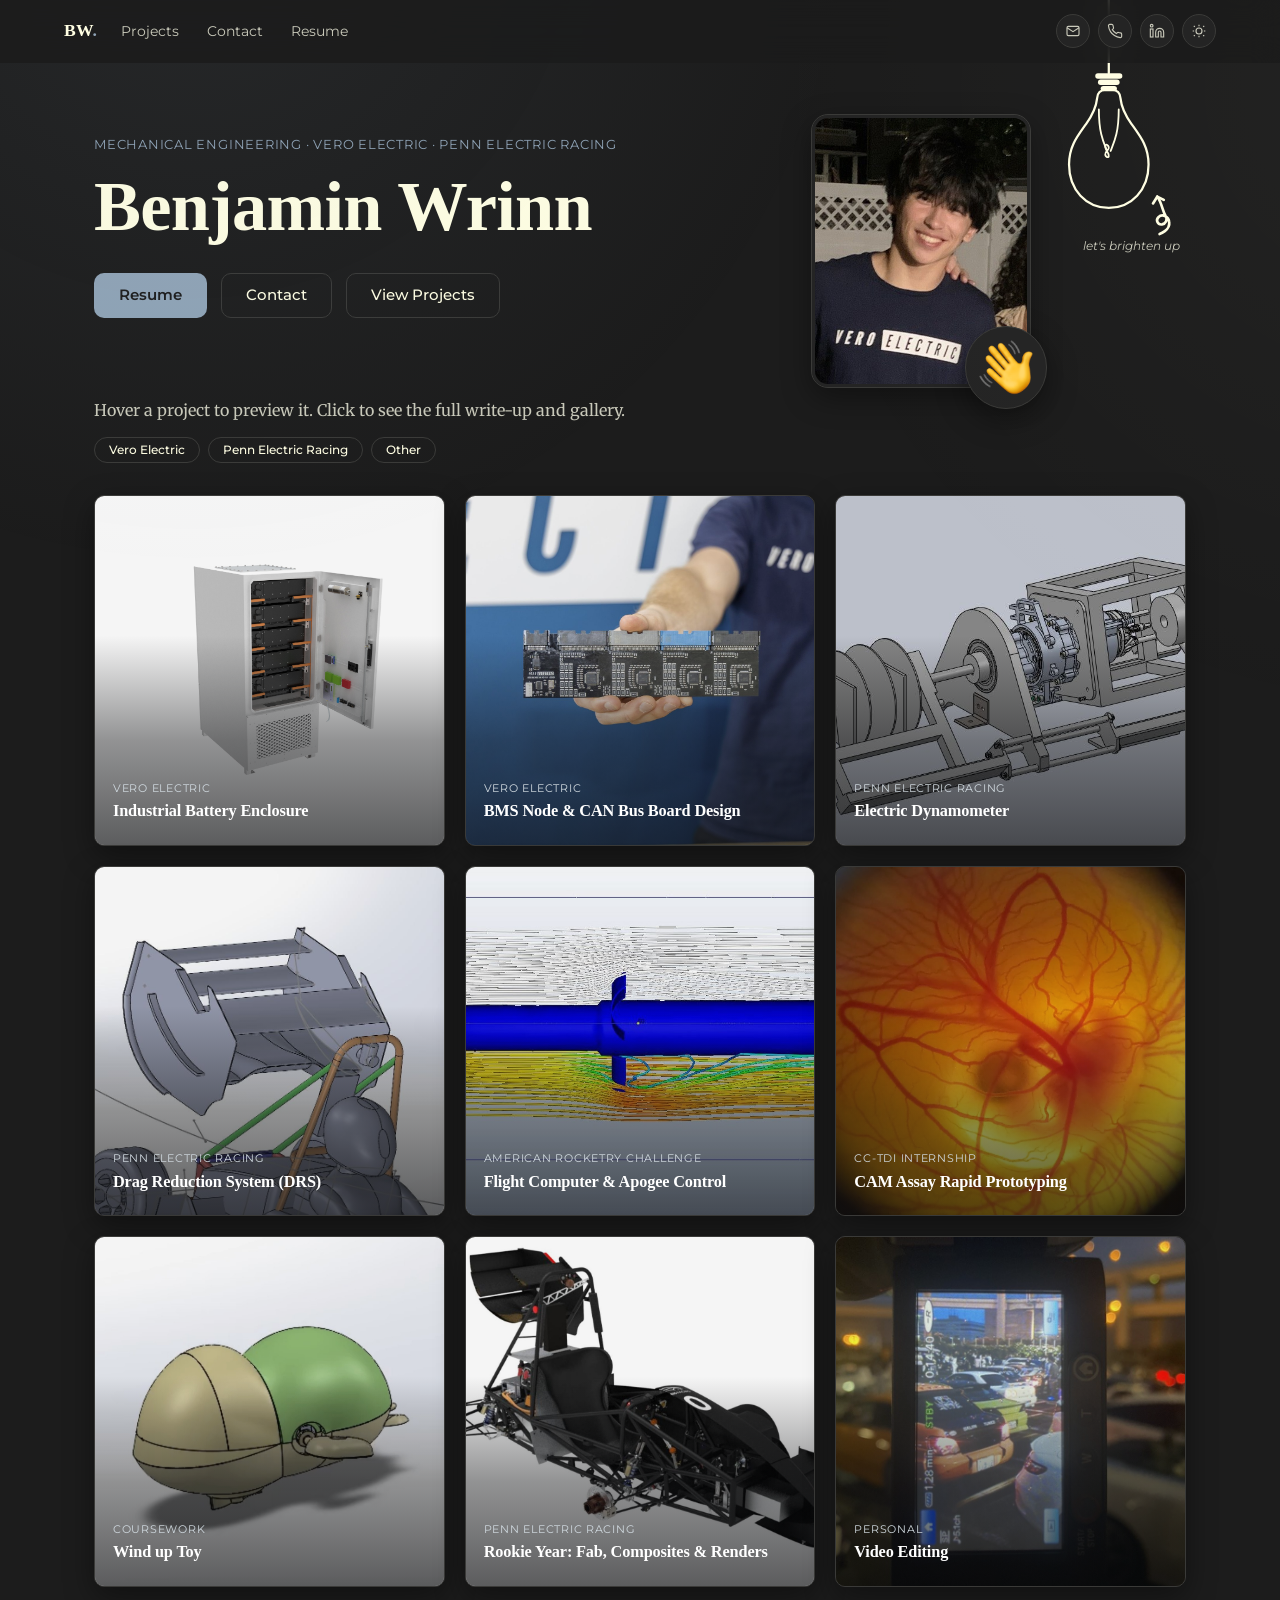
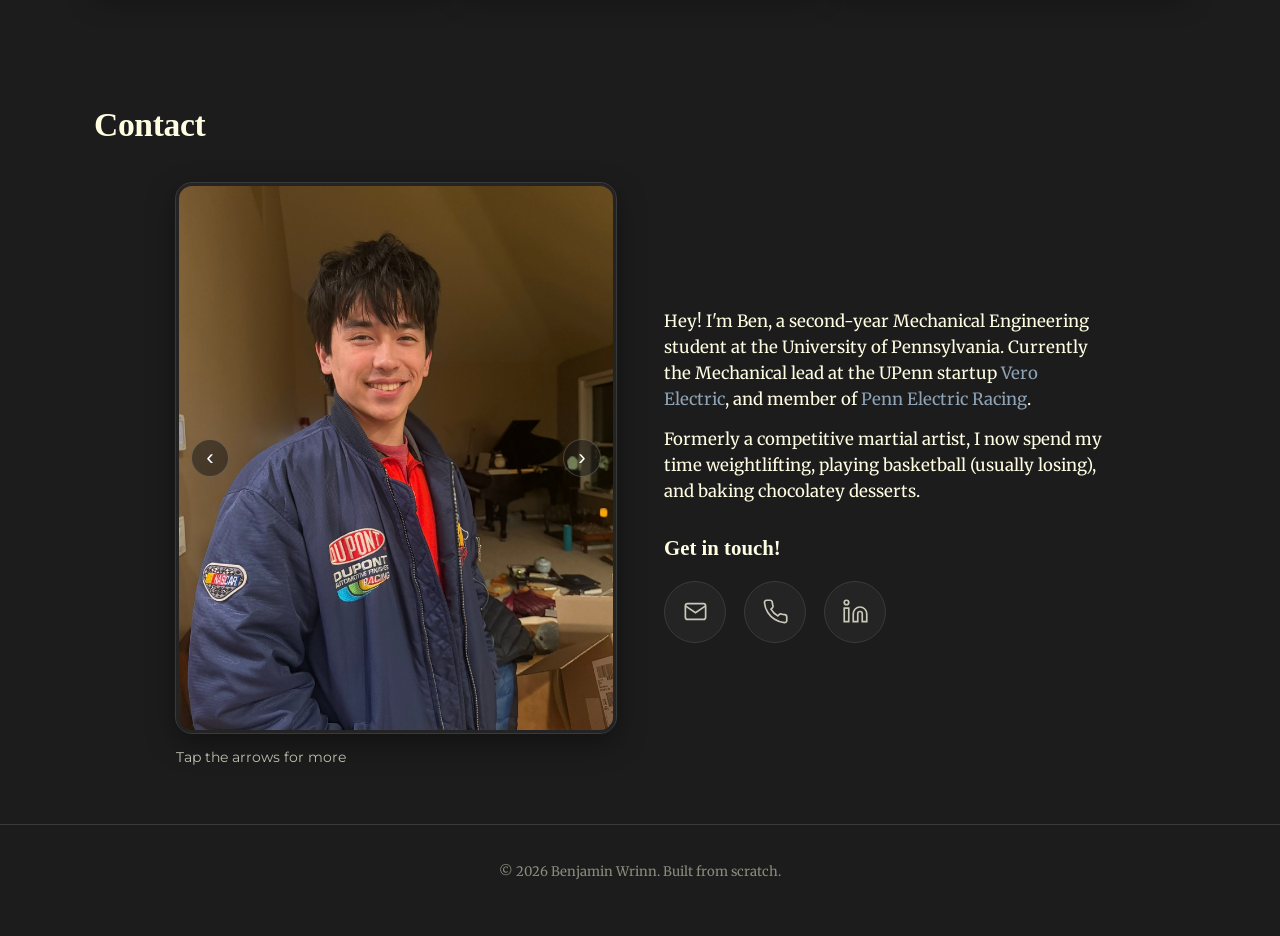
==== index.html @ 24bda286 "." ====
<!DOCTYPE html>
<html lang="en">
<head>
<meta charset="UTF-8">
<meta name="viewport" content="width=device-width, initial-scale=1.0">
<title>Benjamin Wrinn — Engineering Portfolio</title>
<meta name="description" content="Benjamin Wrinn — Mechanical engineering student at Penn. Electronics, embedded systems, PCB design, and hardware prototyping.">
<link rel="preconnect" href="https://fonts.googleapis.com">
<link rel="preconnect" href="https://fonts.gstatic.com" crossorigin>
<!-- Proxima Nova / Proxima Sera are commercial fonts and aren't on Google Fonts —
     add your own Adobe Fonts (Typekit) kit <link>/<script> here once you have a
     license and they'll be picked up automatically (see README.md). Montserrat
     below is the free stand-in for Proxima Nova until then; Merriweather is used
     as-is. -->
<link href="https://fonts.googleapis.com/css2?family=Merriweather:ital,wght@0,400;0,700;1,400&family=Montserrat:wght@500;600;700&display=swap" rel="stylesheet">
<link rel="stylesheet" href="style.css?v=19">
<link rel="icon" href="data:image/svg+xml,%3Csvg xmlns='http://www.w3.org/2000/svg' viewBox='0 0 100 100'%3E%3Crect width='100' height='100' rx='22' fill='%234A4A4A'/%3E%3Ctext x='50' y='66' font-family='Arial,sans-serif' font-size='46' font-weight='700' fill='%23F4F4F0' text-anchor='middle'%3EBW%3C/text%3E%3C/svg%3E">
<meta name="color-scheme" content="light dark">
<script src="assets/theme-init.js?v=2"></script>
</head>
<body>

<div class="grain" aria-hidden="true"></div>

<header class="nav" id="nav">
  <a href="#top" class="nav__logo">BW<span>.</span></a>

  <nav class="nav__links">
    <a href="#projects">Projects</a>
    <a href="#contact">Contact</a>
    <a href="resume.html" target="_blank" rel="noopener" id="navResumeLink">Resume</a>
  </nav>

  <div class="nav__icons">
    <div class="icon-wrap">
      <button class="icon-btn" id="emailBtn" title="wrinnbc@engineering.upenn.edu — click to copy" aria-label="Copy Benjamin's email address">
        <svg viewBox="0 0 24 24" fill="none" stroke="currentColor" stroke-width="1.7"><rect x="3" y="5" width="18" height="14" rx="2"/><path d="m3 7 9 6 9-6"/></svg>
      </button>
      <div class="icon-popover" role="tooltip">
        <button type="button" class="icon-popover__copy" id="emailPopoverBtn">wrinnbc@engineering.upenn.edu</button>
      </div>
    </div>

    <div class="icon-wrap">
      <button class="icon-btn" id="phoneBtn" title="+1 (503) 810-1656 — click to copy" aria-label="Copy Benjamin's phone number">
        <svg viewBox="0 0 24 24" fill="none" stroke="currentColor" stroke-width="1.7"><path d="M22 16.9v3a2 2 0 0 1-2.2 2 19.8 19.8 0 0 1-8.6-3 19.5 19.5 0 0 1-6-6 19.8 19.8 0 0 1-3-8.7A2 2 0 0 1 4.1 2h3a2 2 0 0 1 2 1.7c.1 1 .3 2 .6 2.9a2 2 0 0 1-.5 2.1L8 9.9a16 16 0 0 0 6 6l1.2-1.2a2 2 0 0 1 2.1-.5c.9.3 1.9.5 2.9.6a2 2 0 0 1 1.8 2.1Z"/></svg>
      </button>
      <div class="icon-popover" role="tooltip">
        <button type="button" class="icon-popover__copy" id="phonePopoverBtn">+1 (503) 810-1656</button>
      </div>
    </div>

    <a class="icon-btn" href="https://www.linkedin.com/in/benjamin-wrinn-71a20b2a2/" target="_blank" rel="noopener" title="LinkedIn — benjamin-wrinn" aria-label="Benjamin's LinkedIn">
      <svg viewBox="0 0 24 24" fill="none" stroke="currentColor" stroke-width="1.7"><path d="M16 8a6 6 0 0 1 6 6v7h-4v-7a2 2 0 0 0-4 0v7h-4v-7a6 6 0 0 1 6-6Z"/><rect x="2" y="9" width="4" height="12"/><circle cx="4" cy="4" r="2"/></svg>
    </a>
    <button class="icon-btn icon-btn--theme" id="themeToggle" title="Toggle dark mode" aria-label="Toggle dark mode">
      <svg class="icon-sun" viewBox="0 0 24 24" fill="none" stroke="currentColor" stroke-width="1.7"><circle cx="12" cy="12" r="4.5"/><path d="M12 2.5v2.2M12 19.3v2.2M4.2 4.2l1.55 1.55M18.25 18.25l1.55 1.55M2.5 12h2.2M19.3 12h2.2M4.2 19.8l1.55-1.55M18.25 5.75l1.55-1.55"/></svg>
      <svg class="icon-moon" viewBox="0 0 24 24" fill="none" stroke="currentColor" stroke-width="1.7"><path d="M20 14.5A8.5 8.5 0 1 1 9.5 4a6.8 6.8 0 0 0 10.5 10.5Z"/></svg>
    </button>
  </div>

  <button class="nav__toggle" id="navToggle" aria-label="Toggle menu" aria-expanded="false">
    <span></span><span></span><span></span>
  </button>
</header>

<main>
  <section id="top" class="hero">
    <div class="hero__lamp" id="lampToggle" role="button" tabindex="0" aria-label="Toggle dark mode" aria-pressed="false">
      <svg class="lamp" viewBox="100 0 170 200" aria-hidden="true">
        <!-- Bulb, on a fixed wire. Click anywhere on it to toggle the theme —
             no drag/chain, see assets/lamp-toggle.js. -->
        <line class="lamp__wire" x1="185" y1="-160" x2="185" y2="18"></line>
        <g class="lamp__cap">
          <rect x="170" y="18" width="30" height="6" rx="3"></rect>
          <rect x="173" y="25" width="24" height="6" rx="3"></rect>
          <rect x="176" y="32" width="18" height="6" rx="3"></rect>
        </g>
        <g class="lamp__rays">
          <line x1="185" y1="172" x2="185" y2="194"></line>
          <line x1="163" y1="162" x2="150" y2="181"></line>
          <line x1="207" y1="162" x2="220" y2="181"></line>
          <line x1="137" y1="130" x2="116" y2="142"></line>
          <line x1="233" y1="130" x2="254" y2="142"></line>
        </g>
        <path class="lamp__bulb" d="M185 167
          C 160 167 141 147 141 119
          C 141 99 150 88 160 74
          C 167 64 171 56 172 46
          C 172 40 176 36 182 36
          L 188 36
          C 194 36 198 40 198 46
          C 199 56 203 64 210 74
          C 220 88 229 99 229 119
          C 229 147 210 167 185 167 Z"></path>
        <g class="lamp__filament">
          <path d="M174 58 C 174 84 179 94 183 104"></path>
          <path d="M196 58 C 196 84 191 94 187 104"></path>
          <path d="M183 104 C 190 98 176 92 183 104 C 190 116 176 110 183 104"></path>
        </g>
      </svg>
    </div>
    <div class="hero__hint" id="heroHint">
      <svg class="hero__hint-arrow" viewBox="0 0 34 42" aria-hidden="true">
        <path d="M 19.3 39.7 C 19.3 39.7, 9.1 36.3, 10.2 28.3 C 10.8 22.7, 17.0 20.4, 20.4 23.8 C 23.2 26.6, 21.0 31.2, 17.0 30.6 C 13.6 30.0, 11.3 26.1, 13.6 22.7 C 17.0 17.0, 17.0 10.2, 21.5 4.5"></path>
        <path d="M 21.5 4.5 L 15.3 7.4"></path>
        <path d="M 21.5 4.5 L 25.5 10.8"></path>
      </svg>
      <p class="hero__hint-text" id="heroHintText"></p>
    </div>
    <div class="hero__photo">
      <img src="assets/images/ben-headshot.jpg" alt="Benjamin Wrinn" class="hero__photo-img">
      <span class="hero__wave" aria-hidden="true">
        <img src="assets/images/wave.png" alt="">
      </span>
    </div>
    <p class="hero__eyebrow">Mechanical Engineering · Vero Electric · Penn Electric Racing</p>
    <h1 class="hero__title">Benjamin Wrinn</h1>
    <div class="hero__actions">
      <a href="resume.html" target="_blank" rel="noopener" class="btn btn--primary" id="heroResumeLink">Resume</a>
      <a href="#contact" class="btn btn--ghost">Contact</a>
      <a href="#projects" class="btn btn--ghost">View Projects</a>
    </div>
  </section>

  <section id="projects" class="projects">
    <div class="section-head">
      <p>Hover a project to preview it. Click to see the full write-up and gallery.</p>
      <div class="filter-bar" id="filterBar" role="group" aria-label="Filter projects by team">
        <button type="button" class="filter-chip" data-filter="Vero Electric" aria-pressed="false">Vero Electric</button>
        <button type="button" class="filter-chip" data-filter="Penn Electric Racing" aria-pressed="false">Penn Electric Racing</button>
        <button type="button" class="filter-chip" data-filter="Other" aria-pressed="false">Other</button>
      </div>
    </div>
    <div class="projects__grid" id="projectsGrid">
      <!-- Project tiles injected by script.js -->
    </div>
  </section>

  <section id="contact" class="contact">
    <div class="section-head">
      <h2>Contact</h2>
    </div>
    <div class="contact__grid">
      <div class="contact__photo">
        <div class="civil-slideshow">
          <button type="button" class="civil-nav civil-nav--prev" id="civilPrev" aria-label="Previous photo">&#8249;</button>
          <button type="button" class="civil-slide" id="civilSlideBtn" aria-label="Open photo full-screen">
            <img class="civil-slide__img" id="civilImage" src="" alt="">
          </button>
          <button type="button" class="civil-nav civil-nav--next" id="civilNext" aria-label="Next photo">&#8250;</button>
        </div>
        <p class="civil-caption" id="civilCaption"></p>
      </div>
      <div class="contact__info">
        <p class="contact__edu">Hey! I'm Ben, a second-year Mechanical Engineering student at the University of Pennsylvania. Currently the Mechanical lead at the UPenn startup <a class="contact__link" href="https://lnkd.in/p/e_N57gKB" target="_blank" rel="noopener">Vero Electric</a>, and member of <a class="contact__link" href="https://www.instagram.com/pennelectricracing/?hl=en" target="_blank" rel="noopener">Penn Electric Racing</a>.</p>
        <p class="contact__edu">Formerly a competitive martial artist, I now spend my time weightlifting, playing basketball (usually losing), and baking chocolatey desserts.</p>
        <p class="contact__cta">Get in touch!</p>
        <div class="contact__icons">
          <div class="icon-wrap">
            <button class="icon-btn" id="contactEmailBtn" title="wrinnbc@engineering.upenn.edu — click to copy" aria-label="Copy Benjamin's email address">
              <svg viewBox="0 0 24 24" fill="none" stroke="currentColor" stroke-width="1.5"><rect x="3" y="5" width="18" height="14" rx="2"/><path d="m3 7 9 6 9-6"/></svg>
            </button>
            <div class="icon-popover" role="tooltip">
              <button type="button" class="icon-popover__copy" id="contactEmailPopoverBtn">wrinnbc@engineering.upenn.edu</button>
            </div>
          </div>

          <div class="icon-wrap">
            <button class="icon-btn" id="contactPhoneBtn" title="+1 (503) 810-1656 — click to copy" aria-label="Copy Benjamin's phone number">
              <svg viewBox="0 0 24 24" fill="none" stroke="currentColor" stroke-width="1.5"><path d="M22 16.9v3a2 2 0 0 1-2.2 2 19.8 19.8 0 0 1-8.6-3 19.5 19.5 0 0 1-6-6 19.8 19.8 0 0 1-3-8.7A2 2 0 0 1 4.1 2h3a2 2 0 0 1 2 1.7c.1 1 .3 2 .6 2.9a2 2 0 0 1-.5 2.1L8 9.9a16 16 0 0 0 6 6l1.2-1.2a2 2 0 0 1 2.1-.5c.9.3 1.9.5 2.9.6a2 2 0 0 1 1.8 2.1Z"/></svg>
            </button>
            <div class="icon-popover" role="tooltip">
              <button type="button" class="icon-popover__copy" id="contactPhonePopoverBtn">+1 (503) 810-1656</button>
            </div>
          </div>

          <a class="icon-btn" href="https://www.linkedin.com/in/benjamin-wrinn-71a20b2a2/" target="_blank" rel="noopener" title="LinkedIn — benjamin-wrinn" aria-label="Benjamin's LinkedIn">
            <svg viewBox="0 0 24 24" fill="none" stroke="currentColor" stroke-width="1.5"><path d="M16 8a6 6 0 0 1 6 6v7h-4v-7a2 2 0 0 0-4 0v7h-4v-7a6 6 0 0 1 6-6Z"/><rect x="2" y="9" width="4" height="12"/><circle cx="4" cy="4" r="2"/></svg>
          </a>
        </div>
      </div>
    </div>
  </section>

</main>

<footer class="footer">
  <p>&copy; <span id="year"></span> Benjamin Wrinn. Built from scratch.</p>
</footer>

<!-- Project detail modal -->
<div class="modal" id="modal" aria-hidden="true">
  <div class="modal__backdrop" id="modalBackdrop"></div>
  <div class="modal__panel" id="modalPanel" role="dialog" aria-modal="true" aria-labelledby="modalTitle">
    <button class="modal__close" id="modalClose" aria-label="Close">&times;</button>

    <div class="modal__gallery" id="modalGallery">
      <button class="modal__nav modal__nav--prev" id="galPrev" aria-label="Previous image">&#8249;</button>
      <img class="modal__image" id="modalImage" src="" alt="" hidden>
      <video class="modal__image" id="modalVideo" controls playsinline preload="auto" hidden></video>
      <iframe class="modal__image" id="modalEmbed" src="" title="" frameborder="0" allow="accelerometer; autoplay; clipboard-write; encrypted-media; gyroscope; picture-in-picture; web-share" allowfullscreen hidden></iframe>
      <button class="modal__nav modal__nav--next" id="galNext" aria-label="Next image">&#8250;</button>
      <div class="modal__dots" id="galDots"></div>
    </div>

    <div class="modal__content">
      <p class="modal__org" id="modalOrg"></p>
      <h3 class="modal__title" id="modalTitle"></h3>
      <div class="modal__tags" id="modalTags"></div>
      <div class="modal__stats" id="modalStats"></div>
      <div class="modal__desc" id="modalDesc"></div>
    </div>
  </div>
</div>

<!-- Resume modal -->
<div class="modal resume-modal" id="resumeModal" aria-hidden="true">
  <div class="modal__backdrop" id="resumeModalBackdrop"></div>
  <div class="modal__panel resume-modal__panel" role="dialog" aria-modal="true" aria-labelledby="resumeModalTitle">
    <button class="modal__close" id="resumeModalClose" aria-label="Close">&times;</button>
    <div class="resume-modal__head">
      <h3 id="resumeModalTitle">Resume</h3>
      <div class="resume-modal__actions">
        <a href="assets/resume.pdf" target="_blank" rel="noopener">Open in new tab &#8599;</a>
        <a href="assets/resume.pdf" download="Benjamin-Wrinn-Resume.pdf" data-download-resume>Download &darr;</a>
        <button type="button" class="icon-btn" data-download-resume title="Download resume PDF" aria-label="Download resume PDF">
          <svg viewBox="0 0 24 24" fill="none" stroke="currentColor" stroke-width="1.7"><path d="M12 3v12"/><path d="m7 10 5 5 5-5"/><path d="M5 21h14"/></svg>
        </button>
      </div>
    </div>
    <div class="resume-modal__embed">
      <img src="assets/resume-preview.png" alt="Benjamin Wrinn's resume" class="resume-embed__img">
    </div>
  </div>
</div>

<!-- Civilian life lightbox -->
<div class="civil-lightbox" id="civilLightbox" aria-hidden="true">
  <div class="civil-lightbox__backdrop" id="civilLightboxBackdrop"></div>
  <button type="button" class="civil-lightbox__close" id="civilLightboxClose" aria-label="Close">&times;</button>
  <button type="button" class="civil-lightbox__nav civil-lightbox__nav--prev" id="civilLightboxPrev" aria-label="Previous photo">&#8249;</button>
  <img class="civil-lightbox__image" id="civilLightboxImage" src="" alt="">
  <button type="button" class="civil-lightbox__nav civil-lightbox__nav--next" id="civilLightboxNext" aria-label="Next photo">&#8250;</button>
  <p class="civil-lightbox__caption" id="civilLightboxCaption"></p>
</div>

<div class="toast" id="toast"></div>

<script src="assets/theme-toggle.js"></script>
<script src="assets/lamp-toggle.js?v=3"></script>
<script src="assets/lamp-hint.js"></script>
<script src="assets/resume-download.js"></script>
<script src="script.js?v=16"></script>
</body>
</html>
---- style.css ----
/* ==========================================================================
   Benjamin Wrinn — Engineering Portfolio
   Palette lives entirely in :root / [data-theme="dark"] below — this is an
   "ink wash" palette (charcoal / cool gray / soft ivory / blue-gray).
   Swap these variables to re-skin the site; nothing else needs to change.
   ========================================================================== */

:root {
  /* -- Palette: light (default) -- */
  --bg: #f4f4f0;
  --surface: #ffffff;
  --surface-2: #eeeeea;
  --border: #cbcbcb;
  --text: #2b2b2b;
  --text-muted: #4a4a4a;
  --text-faint: #7c7c74;
  --accent: #6d8196;
  --accent-strong: #4f6274;
  --accent-soft: #e7ebee;
  --accent-contrast: #f4f4f0;
  --grain-1: rgba(109, 129, 150, 0.07);
  --grain-2: rgba(74, 74, 74, 0.05);
  --shadow: 0 10px 30px rgba(74, 74, 74, 0.12);
  --lamp-on: #f5b83d; /* the hero lamp's glow/fill color when lit — deliberately warm, independent of --accent */

  /* -- Type --
     Proxima Nova / Proxima Sera are commercial fonts (Adobe Fonts / fonts.com) —
     they aren't hosted on any CDN this project can load automatically, so the
     stacks below name them first and fall back to a free look-alike (Montserrat)
     until you add your own licensed embed. See README.md. */
  --font-head: "Proxima Sera", Georgia, "Times New Roman", serif;
  --font-body: "Merriweather", Georgia, serif;
  --font-ui: "Proxima Nova", Montserrat, Arial, sans-serif;

  /* -- Layout -- */
  --radius: 16px;
  --radius-sm: 10px;
  --maxw: 1220px;
  --gutter: clamp(20px, 5vw, 64px);

  color-scheme: light;
}

[data-theme="dark"] {
  --bg: #1c1c1c;
  --surface: #242424;
  --surface-2: #2a2a2a;
  --border: #3a3a38;
  --text: #fffee3;
  --text-muted: #c9c9ba;
  --text-faint: #8b8b7e;
  --accent: #8fa3b6;
  --accent-strong: #b4c3d1;
  --accent-soft: #313a41;
  --accent-contrast: #1c1c1c;
  --grain-1: rgba(143, 163, 182, 0.09);
  --grain-2: rgba(255, 254, 227, 0.03);
  --shadow: 0 10px 30px rgba(0, 0, 0, 0.4);

  color-scheme: dark;
}

* { box-sizing: border-box; }
html { scroll-behavior: smooth; }

body {
  margin: 0;
  background: var(--bg);
  color: var(--text);
  font-family: var(--font-body);
  line-height: 1.55;
  -webkit-font-smoothing: antialiased;
  transition: background .3s ease, color .3s ease;
}

/* Theme switches are instant, not a fade: assets/theme-toggle.js adds this
   class to <html> for one frame around every theme change, killing every
   transition site-wide except the hero lamp's own fill/press animation
   (which should keep playing). */
html.theme-switching,
html.theme-switching *:not(.lamp):not(.lamp *) {
  transition: none !important;
}

img { max-width: 100%; display: block; }
a { color: inherit; text-decoration: none; }

h1, h2, h3 {
  font-family: var(--font-head);
  font-weight: 600;
  margin: 0;
  letter-spacing: -0.01em;
}

section { padding: 56px var(--gutter); max-width: var(--maxw); margin: 0 auto; }

::selection { background: var(--accent); color: var(--accent-contrast); }

/* subtle grain so flat areas don't look dead */
.grain {
  position: fixed; inset: 0; pointer-events: none; z-index: 1;
  background:
    radial-gradient(circle at 15% -10%, var(--grain-1), transparent 45%),
    radial-gradient(circle at 110% 10%, var(--grain-2), transparent 40%);
}

/* ==========================================================================
   Nav
   ========================================================================== */

.nav {
  position: sticky; top: 0; z-index: 40;
  display: flex; align-items: center; gap: 20px;
  padding: 14px var(--gutter);
  backdrop-filter: blur(14px) saturate(140%);
  background: color-mix(in srgb, var(--bg) 82%, transparent);
  border-bottom: 1px solid transparent;
  transition: border-color .3s ease, background .3s ease;
}
.nav.is-scrolled { border-bottom-color: var(--border); }

.nav__logo {
  font-family: var(--font-head);
  font-size: 1.1rem;
  font-weight: 700;
  letter-spacing: 0.02em;
  margin-right: 4px;
}
.nav__logo span { color: var(--accent); }

.nav__links {
  display: flex; gap: 28px;
  font-family: var(--font-ui);
  font-size: 0.9rem;
  color: var(--text-muted);
}
.nav__links a { transition: color .2s ease; position: relative; }
.nav__links a:hover { color: var(--text); }
.nav__links a::after {
  content: ""; position: absolute; left: 0; bottom: -6px;
  width: 0; height: 1px; background: var(--accent);
  transition: width .25s ease;
}
.nav__links a:hover::after { width: 100%; }

.nav__icons {
  display: flex; align-items: center; gap: 8px;
  margin-left: auto;
}

.icon-btn {
  display: flex; align-items: center; justify-content: center;
  width: 34px; height: 34px;
  border-radius: 50%;
  border: 1px solid var(--border);
  background: var(--surface);
  color: var(--text-muted);
  cursor: pointer;
  transition: border-color .2s ease, color .2s ease, transform .2s ease, background .2s ease;
}
.icon-btn svg { width: 16px; height: 16px; }
.icon-btn:hover { border-color: var(--accent); color: var(--accent); transform: translateY(-1px); }

.icon-btn--theme .icon-sun { display: none; }
.icon-btn--theme .icon-moon { display: block; }
[data-theme="dark"] .icon-btn--theme .icon-sun { display: block; }
[data-theme="dark"] .icon-btn--theme .icon-moon { display: none; }

/* Phone/email icons: hover/focus popover; clicking the text copies it */
.icon-wrap { position: relative; display: flex; }

.icon-popover {
  position: absolute; top: calc(100% + 10px); left: 50%;
  transform: translateX(-50%) translateY(-4px);
  background: var(--surface); border: 1px solid var(--border);
  border-radius: var(--radius-sm);
  padding: 9px 14px;
  font-family: var(--font-ui); font-size: 0.82rem; white-space: nowrap;
  box-shadow: var(--shadow);
  opacity: 0; visibility: hidden; pointer-events: none;
  transition: opacity .18s ease, transform .18s ease, visibility .18s;
  z-index: 50;
}
/* Invisible bridge covering the gap between the button and the popover, so
   moving the cursor from one to the other never crosses a dead zone that
   would drop the :hover state before the popover can be reached. */
.icon-popover::before {
  content: ""; position: absolute; left: 0; right: 0; top: -10px; height: 10px;
}
.icon-popover__copy {
  all: unset; cursor: pointer; color: var(--accent);
  font-family: inherit; font-size: inherit;
}
.icon-popover__copy:hover { text-decoration: underline; }

.icon-wrap:hover .icon-popover,
.icon-wrap:focus-within .icon-popover {
  opacity: 1; visibility: visible; pointer-events: auto;
  transform: translateX(-50%) translateY(0);
}

.nav__toggle {
  display: none; flex-direction: column; justify-content: center; gap: 5px;
  width: 32px; height: 32px; background: none; border: none; cursor: pointer;
}
.nav__toggle span { display: block; height: 2px; background: var(--text); border-radius: 2px; }

/* ==========================================================================
   Hero
   ========================================================================== */

.hero {
  padding-top: 72px; padding-bottom: 56px;
  position: relative;
}

/* ---- Interactive lamp (dark-mode toggle) ----
   A single doodle bulb on a fixed wire — click (or Enter/Space) anywhere on
   it to flip the theme, see assets/lamp-toggle.js. */

.hero__lamp {
  position: absolute;
  top: -6px; right: var(--gutter);
  width: clamp(110px, 12vw, 165px);
  cursor: pointer;
  -webkit-tap-highlight-color: transparent;
}
.hero__lamp:focus-visible { outline: 2px solid var(--accent); outline-offset: 6px; border-radius: 8px; }

.lamp { width: 100%; height: auto; overflow: visible; display: block; transition: transform .12s ease; }
.hero__lamp:active .lamp { transform: scale(0.94); }

.lamp__wire,
.lamp__bulb,
.lamp__filament path {
  fill: none;
  stroke: var(--text);
  stroke-width: 2.5;
  stroke-linecap: round;
  stroke-linejoin: round;
}
.lamp__bulb { transition: fill .35s ease, stroke .3s ease; }
.lamp__filament path { stroke-width: 2; }

.lamp__cap rect { fill: var(--text); transition: fill .3s ease; }

.lamp__rays line {
  stroke: var(--lamp-on);
  stroke-width: 2.5;
  stroke-linecap: round;
}
.lamp__rays { opacity: 0; transition: opacity .35s ease; }

.hero__lamp.is-on .lamp__bulb { fill: var(--lamp-on); stroke: var(--text); }
.hero__lamp.is-on .lamp__rays { opacity: 1; }

@media (max-width: 760px) {
  .hero__lamp { display: none; }
}

/* ---- Lamp hint ----
   A small "psst, click me" note pointing at the bulb for first-time
   visitors — see assets/lamp-hint.js. Anchored off the SAME clamp()
   expression as .hero__lamp's own width, so its top edge tracks the
   lamp's bottom edge at any viewport width instead of drifting apart
   from it. `.is-dismissed` (added by the script on click, in memory
   only — nothing is persisted, so it's back on every fresh load) hides
   it outright; note this uses a class rather than the `hidden`
   attribute, since `[hidden]`'s default display:none
   would otherwise be overridden by this rule's own `display: flex`
   (author styles beat the UA stylesheet regardless of order — the same
   issue the project-filter tiles had). */
.hero__hint {
  position: absolute;
  top: calc(-6px + clamp(110px, 12vw, 165px) * 1.18 - 46px);
  right: clamp(46px, 5.5vw, 78px);
  width: clamp(108px, 13vw, 148px);
  display: flex;
  flex-direction: column;
  align-items: flex-end;
  text-align: right;
  pointer-events: none;
}
.hero__hint.is-dismissed { display: none; }

/* Hand-drawn to match the bulb's own doodle strokes exactly — same
   fill:none/stroke/stroke-width/caps/joins as .lamp__wire etc. above,
   and (being an inline SVG using var(--text)) it re-themes for free,
   no filter needed the way a raster image would. */
.hero__hint-arrow {
  width: clamp(26px, 3vw, 36px);
  height: auto;
  margin-bottom: 2px;
  fill: none;
  stroke: var(--text);
  stroke-width: 2.5;
  stroke-linecap: round;
  stroke-linejoin: round;
  transform: scaleX(-1); /* mirror across the vertical axis so the tip points up-left, toward the bulb, instead of up-right, away from it */
}

.hero__hint-text {
  font-family: var(--font-ui);
  font-size: 0.72rem;
  font-style: italic;
  line-height: 1.3;
  color: var(--text-muted);
  margin: 0;
}

@media (max-width: 760px) {
  .hero__hint { display: none; }
}

.hero__eyebrow {
  font-family: var(--font-ui);
  font-size: 0.8rem;
  letter-spacing: 0.06em;
  text-transform: uppercase;
  color: var(--accent);
  margin: 0 0 16px;
}

.hero__title {
  font-size: clamp(2.6rem, 7vw, 4.4rem);
  line-height: 1.0;
  margin-bottom: 32px;
}

/* ---- Headshot photo ----
   Pinned with position:absolute, same trick as .hero__lamp above, so it
   sits reliably in the gap between the title text and the lamp — never
   wrapping onto its own line the way a flex layout would if the title
   text happened to run long at a given width. Nudge `right` to move it
   left/right; it's independent of the lamp's own offsets.

   `top` is a formula, not a fixed number: it works out where the
   vertical midpoint between the "Benjamin Wrinn" title and the
   Resume/About Me/View Projects button row falls (given .hero's
   padding-top, the eyebrow's height+margin, the title's own height, and
   the buttons' height — all known from the rules around them), then
   backs out the top offset that puts the PHOTO's own vertical center at
   that same midpoint. Since the title's font-size and the photo's own
   size both scale with viewport width (via clamp()), this keeps the
   photo centered on that midpoint at any width rather than only at one
   specific screen size. */

.hero__photo {
  position: absolute;
  top: calc(135px + 0.75 * clamp(2.6rem, 7vw, 4.4rem) - 0.625 * clamp(140px, 17vw, 240px));
  right: clamp(140px, 18vw, 220px);
  width: clamp(140px, 17vw, 240px);
  aspect-ratio: 4 / 5;
}
.hero__photo-img {
  width: 100%; height: 100%;
  border-radius: var(--radius);
  object-fit: cover;
  object-position: center 20%;
  border: 3px solid var(--surface);
  outline: 1px solid var(--border);
  box-shadow: var(--shadow);
  background: var(--surface);
}

.hero__wave {
  position: absolute;
  bottom: -8%; right: -8%;
  width: 38%;
  aspect-ratio: 1 / 1;
  display: flex; align-items: center; justify-content: center;
  border-radius: 50%;
  background: var(--surface);
  border: 1px solid var(--border);
  box-shadow: var(--shadow);
}
.hero__wave img { width: 68%; height: 68%; object-fit: contain; }

@media (max-width: 760px) {
  .hero__photo {
    /* Was position:static — but .hero__wave is positioned (absolute) against
       .hero__photo specifically, and static no longer qualifies as a
       positioning context, so the wave badge fell back to the next
       positioned ancestor up the tree (.hero itself, position:relative,
       full section width) and rendered huge and misplaced. `relative`
       keeps the exact same static-like flow placement (no offsets set)
       while keeping the wave badge correctly tied to the photo at any
       screen size. */
    position: relative;
    top: auto;
    right: auto;
    width: clamp(110px, 30vw, 170px);
    margin: 0 0 24px;
  }
}

.hero__actions { display: flex; gap: 14px; flex-wrap: wrap; }

.btn {
  display: inline-flex; align-items: center; gap: 8px;
  padding: 10px 24px;
  border-radius: var(--radius-sm);
  font-family: var(--font-ui);
  font-size: 0.92rem;
  font-weight: 500;
  border: 1px solid transparent;
  transition: transform .2s ease, filter .2s ease, border-color .2s ease;
}
.btn:hover { transform: translateY(-2px); }

.btn--primary { background: var(--accent); color: var(--accent-contrast); font-weight: 600; }
.btn--primary:hover { filter: brightness(1.08); }

.btn--ghost { border-color: var(--border); color: var(--text); }
.btn--ghost:hover { border-color: var(--accent); color: var(--accent); }

/* ==========================================================================
   Section heads
   ========================================================================== */

.section-head { margin-bottom: 32px; max-width: 640px; }
.section-head__eyebrow {
  font-family: var(--font-ui);
  font-size: 0.78rem; letter-spacing: 0.08em; text-transform: uppercase;
  color: var(--accent); margin: 0 0 10px;
}
.section-head h2 { font-size: clamp(1.5rem, 3vw, 2.1rem); margin-bottom: 8px; }
.section-head p { color: var(--text-muted); margin: 0; }

/* ---- Filter chips — small toggle buttons, well under .btn's footprint ---- */
.filter-bar {
  display: flex;
  flex-wrap: wrap;
  gap: 8px;
  margin-top: 14px;
}
.filter-chip {
  font-family: var(--font-ui);
  font-size: 0.74rem;
  font-weight: 500;
  padding: 5px 14px;
  border-radius: 999px;
  border: 1px solid var(--border);
  background: transparent;
  color: var(--text);
  cursor: pointer;
  transition: background .15s ease, color .15s ease, border-color .15s ease, transform .15s ease;
}
.filter-chip:hover { border-color: var(--accent); color: var(--accent); }
.filter-chip:active { transform: scale(0.96); }
.filter-chip.is-active {
  background: var(--accent);
  border-color: var(--accent);
  color: var(--accent-contrast);
  font-weight: 600;
}
.filter-chip.is-active:hover { color: var(--accent-contrast); }

/* ==========================================================================
   Projects grid — packed, not full-width
   ========================================================================== */

.projects { padding-top: 24px; }

.projects__grid {
  display: grid;
  grid-template-columns: repeat(3, 1fr);
  gap: 20px;
}

.tile {
  position: relative;
  grid-column: span 1;
  aspect-ratio: 1 / 1;
  border-radius: var(--radius-sm);
  overflow: hidden;
  background: var(--surface);
  border: 1px solid var(--border);
  cursor: pointer;
  display: block;
  width: 100%;
  padding: 0;
  text-align: left;
  font: inherit;
  color: inherit;
  box-shadow: var(--shadow);
}

/* The filter feature (script.js) hides non-matching tiles by setting the
   `hidden` attribute. Browsers normally do that via `display:none` in the
   default UA stylesheet — but our own `.tile { display: block; }` above
   is an author-stylesheet rule, and author rules always win over the UA
   stylesheet regardless of order, so without this override a "hidden"
   tile stays fully visible. */
.tile[hidden] {
  display: none;
}

.tile__img {
  position: absolute; inset: 0; width: 100%; height: 100%;
  object-fit: cover;
  transform: scale(1.02);
  transition: transform .6s cubic-bezier(.2,.8,.2,1), filter .5s ease;
  filter: saturate(0.94) brightness(0.96);
}
.tile:hover .tile__img, .tile:focus-visible .tile__img {
  transform: scale(1.08);
  filter: saturate(1.05) brightness(1);
}

.tile__scrim {
  position: absolute; inset: 0;
  background: linear-gradient(180deg, rgba(10,11,13,0) 40%, rgba(10,11,13,0.6) 70%, rgba(10,11,13,0.93) 100%);
  opacity: 0.7;
  transition: opacity .4s ease;
}
.tile:hover .tile__scrim, .tile:focus-visible .tile__scrim { opacity: 0.95; }

.tile__content {
  position: absolute; left: 0; right: 0; bottom: 0;
  padding: 16px 18px 18px;
}

.tile__org {
  font-family: var(--font-ui);
  font-size: 0.66rem; letter-spacing: 0.07em; text-transform: uppercase;
  color: #cfd8de;
  margin: 0 0 4px;
}

.tile__title {
  font-family: var(--font-head);
  font-size: 1.02rem; font-weight: 600;
  line-height: 1.2;
  margin: 0 0 6px;
  color: #fff;
}

.tile__tagline {
  font-size: 0.8rem;
  color: rgba(255,255,255,0.78);
  margin: 0;
  max-height: 0;
  opacity: 0;
  overflow: hidden;
  transition: max-height .4s ease, opacity .3s ease .05s;
}
.tile:hover .tile__tagline, .tile:focus-visible .tile__tagline {
  max-height: 60px; opacity: 1;
}

.tile__tagline-arrow {
  display: inline-block;
  color: #fff;
  font-weight: 600;
}

/* Touch devices: no hover, so keep the tagline visible by default */
@media (hover: none) {
  .tile__scrim { opacity: 0.88; }
  .tile__tagline { max-height: 60px; opacity: 1; }
}

@media (max-width: 1080px) {
  .projects__grid { grid-template-columns: repeat(2, 1fr); }
}
@media (max-width: 640px) {
  .projects__grid { grid-template-columns: 1fr; gap: 12px; }
  .tile { aspect-ratio: 4/3; }
}

/* ==========================================================================
   Contact
   ========================================================================== */

.contact__grid {
  display: grid;
  grid-template-columns: minmax(280px, 440px) minmax(280px, 440px);
  gap: 48px;
  align-items: center;
  max-width: 928px;
  margin: 0 auto;
}

.contact__photo {
  width: 100%;
}

.contact__edu {
  font-size: 1.05rem;
  line-height: 1.55;
  margin: 0 0 14px;
}
.contact__edu:last-of-type {
  margin-bottom: 0;
}

.contact__link {
  color: var(--accent);
  text-underline-offset: 2px;
}
.contact__link:hover {
  text-decoration: underline;
}

.contact__cta {
  font-family: var(--font-head);
  font-size: 1.3rem;
  font-weight: 700;
  margin: 28px 0 16px;
}

.contact__icons {
  display: flex;
  align-items: center;
  gap: 18px;
}
.contact__icons .icon-btn {
  width: 62px;
  height: 62px;
}
.contact__icons .icon-btn svg {
  width: 27px;
  height: 27px;
}
.contact__icons .icon-popover {
  font-size: 0.9rem;
}

@media (max-width: 640px) {
  .contact__grid {
    grid-template-columns: 1fr;
    gap: 24px;
    max-width: 100%;
  }
  .civil-slideshow {
    max-width: 320px;
    margin: 0 auto;
  }
  .civil-caption { text-align: center; max-width: 320px; margin-left: auto; margin-right: auto; }
  .contact__info { text-align: center; }
  .contact__icons { justify-content: center; }
}

/* ==========================================================================
   Civilian life slideshow (doubles as the Contact photo — slide 1 is the
   contact portrait, the rest loop through civilian-life photos)
   ========================================================================== */

.civil-slideshow {
  position: relative;
  width: 100%;
  aspect-ratio: 4 / 5;
  border-radius: var(--radius);
  overflow: hidden;
  border: 3px solid var(--surface);
  outline: 1px solid var(--border);
  box-shadow: var(--shadow);
  background: var(--surface);
}

.civil-slide {
  position: absolute; inset: 0;
  display: block; width: 100%; height: 100%;
  padding: 0; margin: 0; border: none; background: none; cursor: pointer;
}
.civil-slide__img {
  width: 100%; height: 100%;
  object-fit: cover;
  display: block;
}

.civil-nav {
  position: absolute; top: 50%; transform: translateY(-50%);
  width: 38px; height: 38px; border-radius: 50%;
  background: rgba(20,20,20,0.5); border: 1px solid rgba(255,255,255,0.2);
  color: #fff; font-size: 1.4rem; cursor: pointer;
  z-index: 2;
}
.civil-nav--prev { left: 12px; }
.civil-nav--next { right: 12px; }
.civil-nav:hover { background: var(--accent); }

.civil-caption {
  margin: 14px 0 0;
  color: var(--text-muted);
  font-family: var(--font-ui);
  font-size: 0.85rem;
  max-width: 420px;
}

/* ==========================================================================
   Civilian life lightbox — a plain full-screen photo, no bullets/tags
   ========================================================================== */

.civil-lightbox {
  position: fixed; inset: 0; z-index: 110;
  display: flex; align-items: center; justify-content: center;
  padding: 24px;
  opacity: 0; pointer-events: none;
  transition: opacity .3s ease;
}
.civil-lightbox.is-open { opacity: 1; pointer-events: auto; }

.civil-lightbox__backdrop {
  position: absolute; inset: 0; background: rgba(10,10,10,0.92); backdrop-filter: blur(6px);
}

.civil-lightbox__image {
  position: relative;
  max-width: 92vw;
  max-height: 84vh;
  width: auto; height: auto;
  object-fit: contain;
  border-radius: 8px;
  box-shadow: 0 20px 60px rgba(0,0,0,0.5);
}

.civil-lightbox__close {
  position: absolute; top: 20px; right: 20px; z-index: 5;
  width: 40px; height: 40px; border-radius: 50%;
  background: rgba(20,20,20,0.55); border: 1px solid rgba(255,255,255,0.2);
  color: #fff; font-size: 1.4rem; line-height: 1;
  cursor: pointer;
}
.civil-lightbox__close:hover { background: var(--accent); }

.civil-lightbox__nav {
  position: absolute; top: 50%; transform: translateY(-50%);
  width: 44px; height: 44px; border-radius: 50%;
  background: rgba(20,20,20,0.5); border: 1px solid rgba(255,255,255,0.2);
  color: #fff; font-size: 1.6rem; cursor: pointer;
  z-index: 5;
}
.civil-lightbox__nav--prev { left: 20px; }
.civil-lightbox__nav--next { right: 20px; }
.civil-lightbox__nav:hover { background: var(--accent); }

.civil-lightbox__caption {
  position: absolute; bottom: 28px; left: 50%; transform: translateX(-50%);
  color: #fff;
  font-family: var(--font-ui);
  font-size: 0.9rem;
  text-align: center;
  max-width: 80vw;
  margin: 0;
  text-shadow: 0 2px 8px rgba(0,0,0,0.6);
}

@media (max-width: 640px) {
  .civil-lightbox__nav { width: 36px; height: 36px; font-size: 1.3rem; }
  .civil-lightbox__nav--prev { left: 8px; }
  .civil-lightbox__nav--next { right: 8px; }
}

/* ==========================================================================
   Footer
   ========================================================================== */

.footer {
  text-align: center; padding: 24px var(--gutter) 40px;
  color: var(--text-faint); font-size: 0.82rem;
  border-top: 1px solid var(--border);
}

/* ==========================================================================
   Modal
   ========================================================================== */

.modal {
  position: fixed; inset: 0; z-index: 100;
  display: flex; align-items: center; justify-content: center;
  padding: 24px;
  opacity: 0; pointer-events: none;
  transition: opacity .3s ease;
}
.modal.is-open { opacity: 1; pointer-events: auto; }

.modal__backdrop {
  position: absolute; inset: 0; background: rgba(10,10,10,0.78); backdrop-filter: blur(6px);
}

.modal__panel {
  position: relative;
  background: var(--surface);
  border: 1px solid var(--border);
  border-radius: 20px;
  width: min(1040px, 100%);
  max-height: 88vh;
  overflow-y: auto;
  display: grid;
  grid-template-columns: 1.3fr 1fr;
  transform: translateY(16px) scale(.98);
  transition: transform .3s ease;
  box-shadow: var(--shadow);
}
.modal.is-open .modal__panel { transform: translateY(0) scale(1); }

.modal__close {
  position: absolute; top: 16px; right: 16px; z-index: 5;
  width: 36px; height: 36px; border-radius: 50%;
  background: rgba(20,20,20,0.55); border: 1px solid rgba(255,255,255,0.2);
  color: #fff; font-size: 1.3rem; line-height: 1;
  cursor: pointer;
}
.modal__close:hover { background: var(--accent); }

.modal__gallery {
  position: relative; background: #000;
  min-height: 300px;
  overflow: hidden;
}
/* Absolutely positioned (rather than sized as a flex child) so a <video>
   with no metadata loaded yet can't fall back to its UA default 300x150
   box before its real dimensions are known — that fallback briefly ignored
   width:100% as a flex child and clipped/shifted the frame until the
   video's metadata arrived. inset:0 sizes it from the (position:relative)
   .modal__gallery box unconditionally, no intrinsic size needed. */
.modal__image {
  position: absolute; inset: 0;
  width: 100%; height: 100%;
  object-fit: contain;
  max-height: 88vh;
  border: none; /* iframe (YouTube embed) also uses this class */
}
/* Gallery items can declare an `aspect` (e.g. "9/16" for a vertical video)
   via script.js's applyGalleryAspect(), which sets --gallery-aspect and this
   attribute. That lets the box itself take on the content's own shape —
   full-bleed, no letterbox bars — instead of staying the fixed, wider
   landscape-ish box above (which items with no `aspect` keep using). The
   [data-aspect] compound selector out-specifies both the base rule and the
   760px-breakpoint override below, so it wins at any viewport width. */
.modal__gallery[data-aspect] {
  aspect-ratio: var(--gallery-aspect);
  min-height: 0;
  max-height: 88vh;
}
.modal__gallery[data-aspect] .modal__image {
  object-fit: cover;
}
@media (min-width: 761px) {
  /* Narrow the gallery's grid column for a portrait item so a 9:16 video
     doesn't inherit the wide ~1.3fr landscape column and blow up the
     panel's height — set by script.js alongside the aspect-ratio itself. */
  .modal__panel.is-portrait-gallery {
    grid-template-columns: minmax(220px, 380px) 1fr;
  }
}
/* Same gotcha as .tile[hidden] above: the global `img { display: block; }`
   rule is an author-stylesheet rule, so it beats the UA stylesheet's
   `[hidden] { display: none; }` regardless of specificity — without this,
   a "hidden" #modalImage stays display:block and its src (set to "" when
   a video/embed slide is active, which resolves to the page's OWN url)
   renders as a broken-image icon sitting on top of the video/iframe. */
.modal__image[hidden] {
  display: none;
}

.modal__nav {
  position: absolute; top: 50%; transform: translateY(-50%);
  width: 38px; height: 38px; border-radius: 50%;
  background: rgba(20,20,20,0.5); border: 1px solid rgba(255,255,255,0.2);
  color: #fff; font-size: 1.4rem; cursor: pointer;
  z-index: 4; /* #galPrev sits before #modalImage/#modalVideo/#modalEmbed in the
    markup, and all of them are position:absolute with no explicit stacking
    order, so without this the media element (later in DOM order) painted on
    top and silently ate every click on the prev button. */
}
.modal__nav--prev { left: 12px; }
.modal__nav--next { right: 12px; }
.modal__nav:hover { background: var(--accent); }

.modal__dots {
  position: absolute; bottom: 12px; left: 50%; transform: translateX(-50%);
  display: flex; gap: 6px;
  z-index: 4;
}
.modal__dots span {
  width: 6px; height: 6px; border-radius: 50%; background: rgba(255,255,255,0.35);
  cursor: pointer;
}
.modal__dots span.is-active { background: var(--accent); }

.modal__content { padding: 30px 30px 36px; }
.modal__org {
  font-family: var(--font-ui); font-size: 0.76rem; text-transform: uppercase;
  letter-spacing: 0.06em; color: var(--accent); margin: 0 0 8px;
}
.modal__title { font-size: 1.45rem; margin-bottom: 12px; }

.modal__tags { display: flex; flex-wrap: wrap; gap: 8px; margin-bottom: 16px; }
.modal__tags span {
  font-size: 0.74rem; padding: 5px 11px; border-radius: 999px;
  border: 1px solid var(--border); color: var(--text-muted);
  font-family: var(--font-ui);
}

.modal__stats { display: flex; flex-wrap: wrap; gap: 10px; margin-bottom: 20px; }
.modal__stats span {
  font-size: 0.8rem; padding: 7px 12px; border-radius: var(--radius-sm);
  background: var(--accent-soft); border: 1px solid var(--border); color: var(--accent-strong);
}

.modal__desc { display: flex; flex-direction: column; gap: 11px; color: var(--text-muted); font-size: 0.94rem; }
.modal__desc p { margin: 0; padding-left: 18px; position: relative; }
.modal__desc p::before {
  content: ""; position: absolute; left: 0; top: 0.55em;
  width: 6px; height: 6px; border-radius: 50%; background: var(--accent);
}
.modal__desc a { color: var(--accent); text-underline-offset: 2px; }
.modal__desc a:hover { text-decoration: underline; }

@media (max-width: 760px) {
  .modal__panel { grid-template-columns: 1fr; }
  .modal__gallery { min-height: 220px; }
}

/* ==========================================================================
   Mobile nav
   ========================================================================== */

@media (max-width: 720px) {
  .nav__links {
    position: fixed; top: 62px; left: 0; right: 0;
    flex-direction: column; gap: 0;
    background: var(--surface); border-bottom: 1px solid var(--border);
    max-height: 0; overflow: hidden; transition: max-height .3s ease;
  }
  .nav__links.is-open { max-height: 240px; }
  .nav__links a { padding: 16px var(--gutter); border-top: 1px solid var(--border); }
  .nav__toggle { display: flex; order: 3; }
  .nav__icons { order: 2; margin-left: auto; }
}

@media (min-width: 721px) {
  .nav__links { display: flex !important; }
}

/* ==========================================================================
   Toast
   ========================================================================== */

.toast {
  position: fixed; bottom: 24px; left: 50%;
  transform: translateX(-50%) translateY(20px);
  background: var(--accent); color: var(--accent-contrast);
  font-family: var(--font-ui); font-weight: 600; font-size: 0.85rem;
  padding: 10px 18px; border-radius: 999px;
  opacity: 0; pointer-events: none;
  transition: opacity .25s ease, transform .25s ease;
  z-index: 200;
}
.toast.is-visible { opacity: 1; transform: translateX(-50%) translateY(0); }

/* ==========================================================================
   Resume page (resume.html)
   ========================================================================== */

.resume-main {
  max-width: none;
  padding: 24px var(--gutter) 48px;
  display: flex; flex-direction: column; gap: 16px;
  height: calc(100vh - 62px);
}

.resume-main__head {
  display: flex; align-items: baseline; justify-content: space-between;
  gap: 16px; flex-wrap: wrap;
}
.resume-main__head h1 { font-size: clamp(1.3rem, 2.6vw, 1.7rem); }
.resume-main__head-actions { display: flex; align-items: center; gap: 18px; }
.resume-main__head-actions .icon-btn { width: 30px; height: 30px; }
.resume-main__head-actions .icon-btn svg { width: 14px; height: 14px; }
.resume-main__head a { color: var(--accent); font-family: var(--font-ui); font-size: 0.9rem; }
.resume-main__head a:hover { text-decoration: underline; }

.resume-embed {
  flex: 1 1 auto;
  min-height: 0;
  border: 1px solid var(--border);
  border-radius: var(--radius-sm);
  overflow-y: auto;
  overflow-x: hidden;
  background: var(--surface);
  box-shadow: var(--shadow);
}
.resume-embed__img { display: block; width: 100%; height: auto; }

/* ==========================================================================
   Resume modal (in-page — opened from the nav/hero "Resume" links)
   ========================================================================== */

.resume-modal__panel {
  display: flex; flex-direction: column;
  width: min(1200px, 96vw);
  height: 94vh;
  grid-template-columns: none; /* override .modal__panel's project-modal grid */
}

.resume-modal__head {
  display: flex; align-items: center; justify-content: space-between;
  flex-wrap: wrap; gap: 12px;
  padding: 22px 60px 14px 24px;
}
.resume-modal__head h3 { font-size: 1.15rem; }

.resume-modal__actions { display: flex; align-items: center; gap: 18px; }
.resume-modal__actions .icon-btn { width: 30px; height: 30px; }
.resume-modal__actions .icon-btn svg { width: 14px; height: 14px; }
.resume-modal__actions a {
  color: var(--accent); font-family: var(--font-ui); font-size: 0.85rem;
}
.resume-modal__actions a:hover { text-decoration: underline; }

.resume-modal__embed {
  flex: 1 1 auto; min-height: 0;
  margin: 0 24px 24px;
  border: 1px solid var(--border);
  border-radius: var(--radius-sm);
  overflow-y: auto;
  overflow-x: hidden;
  background: var(--bg);
}

@media (max-width: 640px) {
  .resume-modal__panel { width: 100vw; height: 100vh; border-radius: 0; }
  .resume-modal__embed { margin: 0 12px 12px; }
}
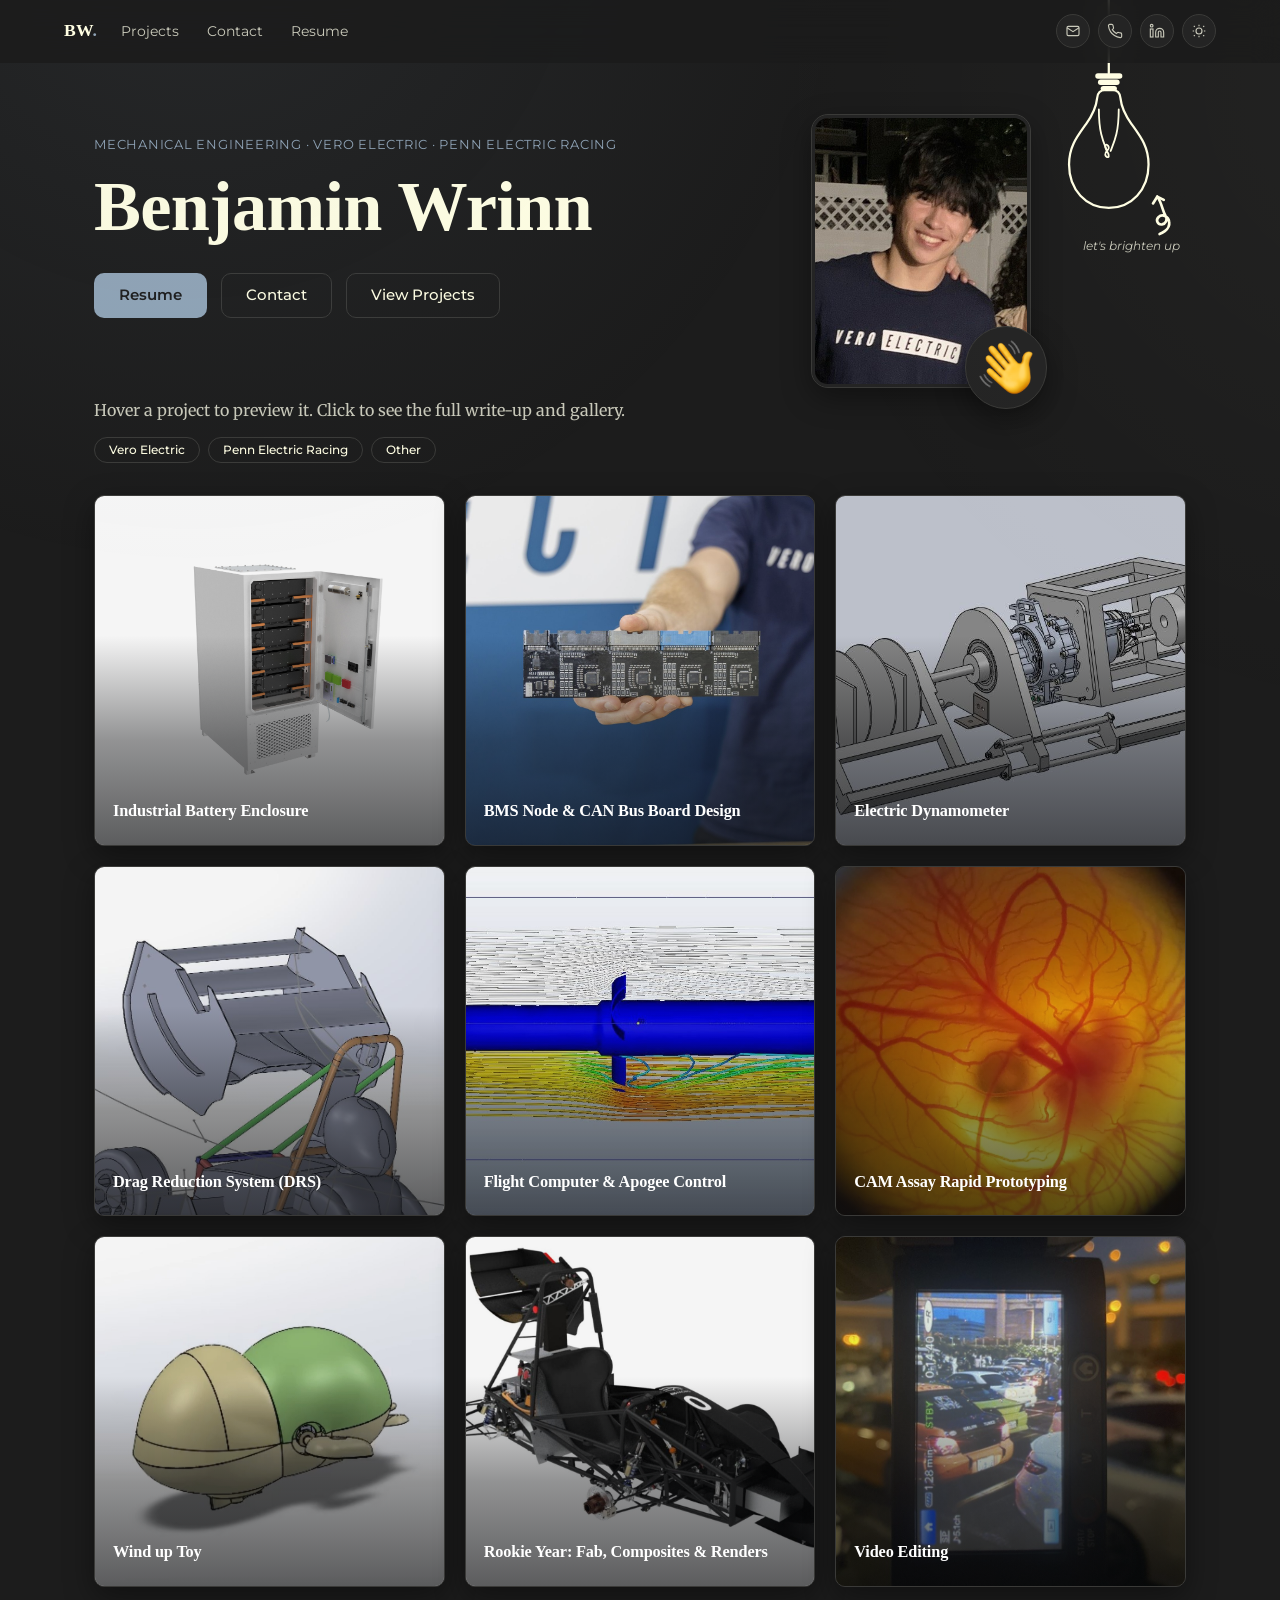
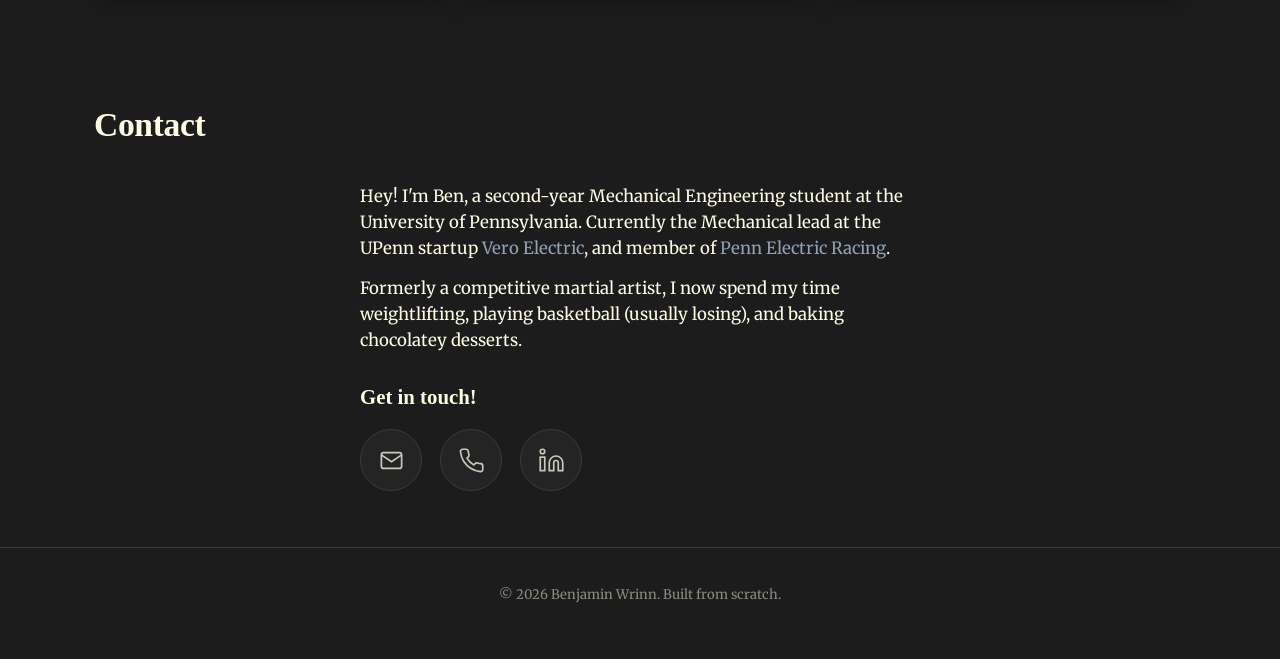
==== commit f82f6ded: "Add files via upload" ====
--- a/index.html
+++ b/index.html
@@ -13,7 +13,7 @@
      below is the free stand-in for Proxima Nova until then; Merriweather is used
      as-is. -->
 <link href="https://fonts.googleapis.com/css2?family=Merriweather:ital,wght@0,400;0,700;1,400&family=Montserrat:wght@500;600;700&display=swap" rel="stylesheet">
-<link rel="stylesheet" href="style.css?v=19">
+<link rel="stylesheet" href="style.css?v=20">
 <link rel="icon" href="data:image/svg+xml,%3Csvg xmlns='http://www.w3.org/2000/svg' viewBox='0 0 100 100'%3E%3Crect width='100' height='100' rx='22' fill='%234A4A4A'/%3E%3Ctext x='50' y='66' font-family='Arial,sans-serif' font-size='46' font-weight='700' fill='%23F4F4F0' text-anchor='middle'%3EBW%3C/text%3E%3C/svg%3E">
 <meta name="color-scheme" content="light dark">
 <script src="assets/theme-init.js?v=2"></script>
--- a/style.css
+++ b/style.css
@@ -1026,3 +1026,16 @@
   .resume-modal__panel { width: 100vw; height: 100vh; border-radius: 0; }
   .resume-modal__embed { margin: 0 12px 12px; }
 }
+
+/* ==========================================================================
+   TEMPORARY SIMPLIFICATION — remove this block (only this block) to fully
+   restore the Contact photo slideshow, tile org labels, and modal tag
+   pills. Nothing here deletes any data: CIVIL_PHOTOS, each tile's `org`
+   text, and every project's `tags` array in script.js are untouched, and
+   every image file stays in assets/images/ — this just stops them from
+   rendering for now.
+   ========================================================================== */
+.contact__photo { display: none; }
+.contact__grid { grid-template-columns: 1fr; max-width: 560px; }
+.tile__org { display: none; }
+.modal__tags { display: none; }
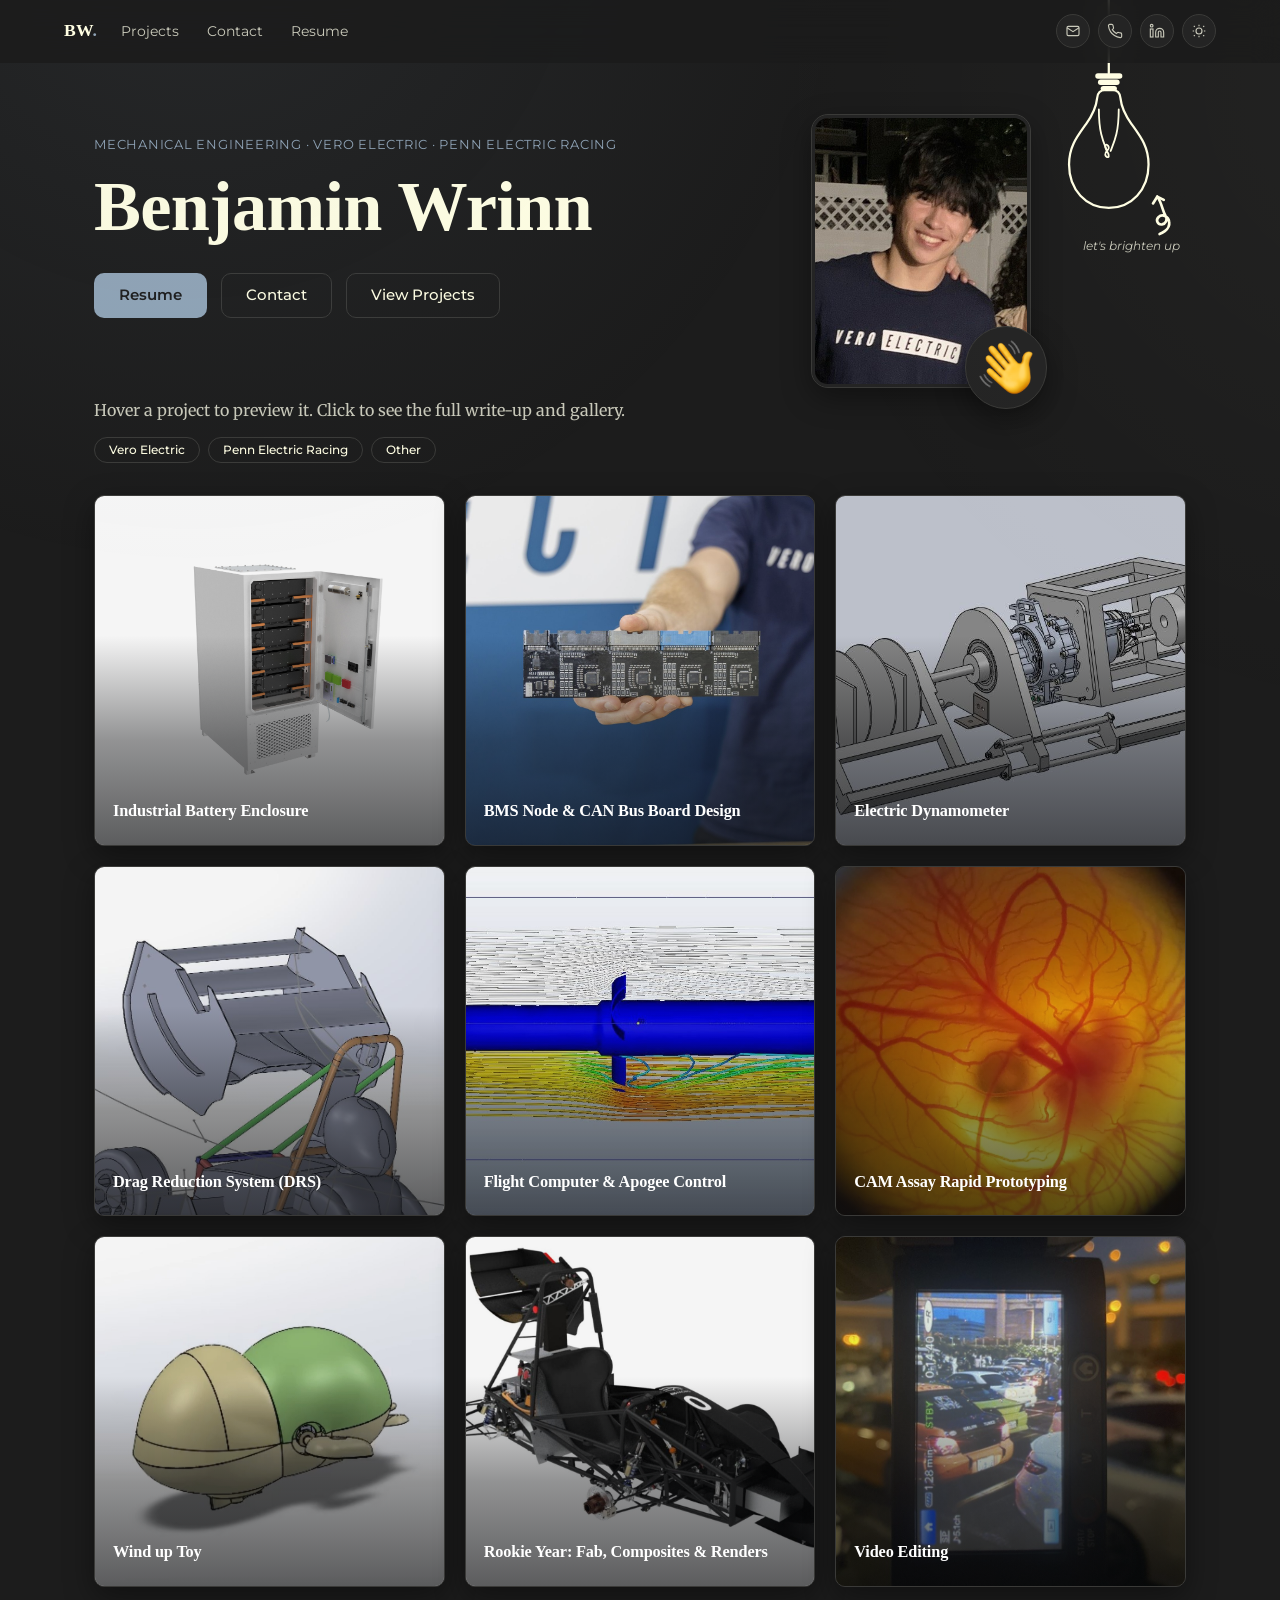
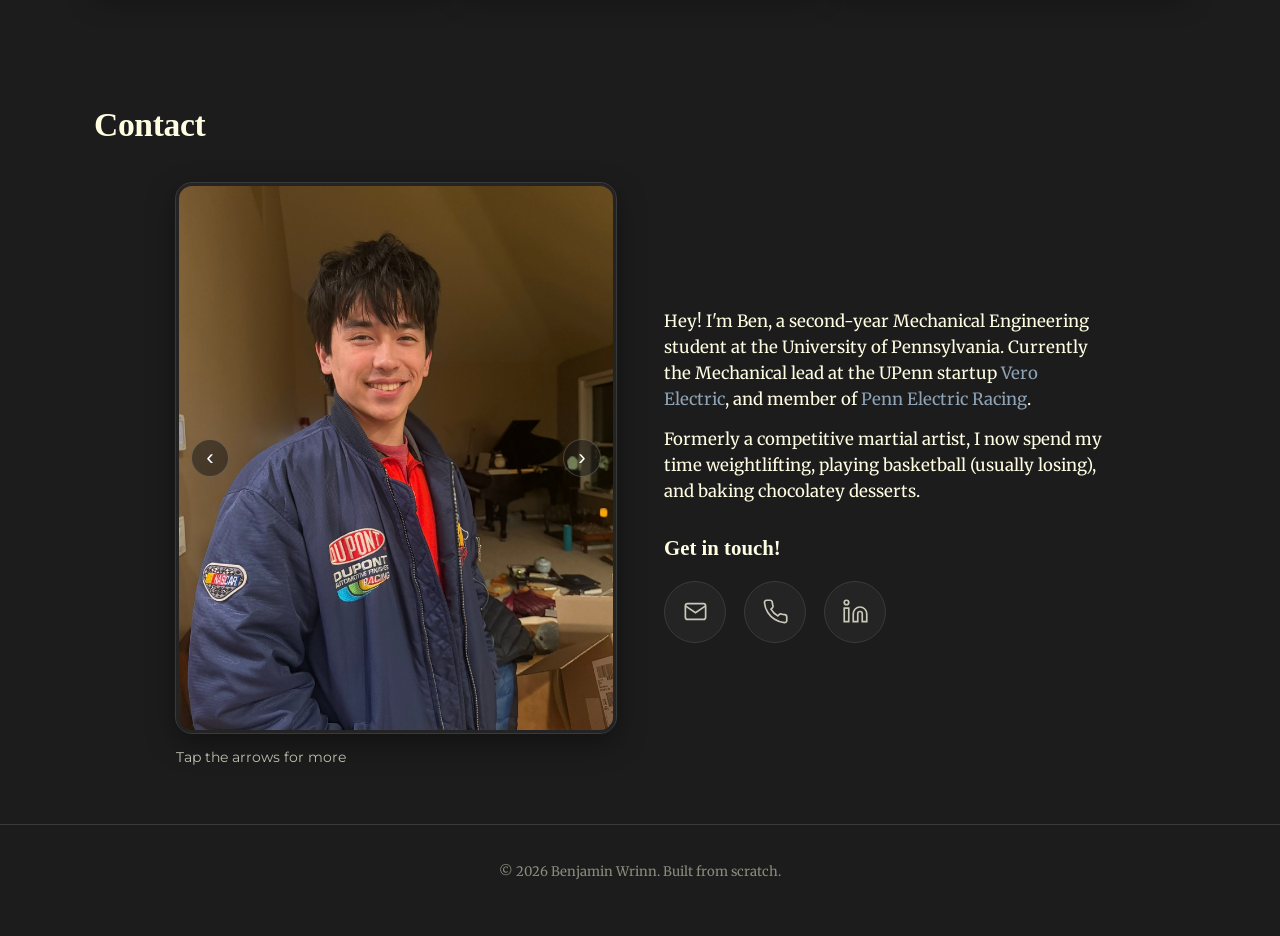
==== commit d2ec5de2: "Add files via upload" ====
--- a/index.html
+++ b/index.html
@@ -13,7 +13,7 @@
      below is the free stand-in for Proxima Nova until then; Merriweather is used
      as-is. -->
 <link href="https://fonts.googleapis.com/css2?family=Merriweather:ital,wght@0,400;0,700;1,400&family=Montserrat:wght@500;600;700&display=swap" rel="stylesheet">
-<link rel="stylesheet" href="style.css?v=20">
+<link rel="stylesheet" href="style.css?v=21">
 <link rel="icon" href="data:image/svg+xml,%3Csvg xmlns='http://www.w3.org/2000/svg' viewBox='0 0 100 100'%3E%3Crect width='100' height='100' rx='22' fill='%234A4A4A'/%3E%3Ctext x='50' y='66' font-family='Arial,sans-serif' font-size='46' font-weight='700' fill='%23F4F4F0' text-anchor='middle'%3EBW%3C/text%3E%3C/svg%3E">
 <meta name="color-scheme" content="light dark">
 <script src="assets/theme-init.js?v=2"></script>
@@ -222,15 +222,15 @@
     <div class="resume-modal__head">
       <h3 id="resumeModalTitle">Resume</h3>
       <div class="resume-modal__actions">
-        <a href="assets/resume.pdf" target="_blank" rel="noopener">Open in new tab &#8599;</a>
-        <a href="assets/resume.pdf" download="Benjamin-Wrinn-Resume.pdf" data-download-resume>Download &darr;</a>
+        <a href="assets/resume.pdf?v=2" target="_blank" rel="noopener">Open in new tab &#8599;</a>
+        <a href="assets/resume.pdf?v=2" download="Benjamin-Wrinn-Resume.pdf" data-download-resume>Download &darr;</a>
         <button type="button" class="icon-btn" data-download-resume title="Download resume PDF" aria-label="Download resume PDF">
           <svg viewBox="0 0 24 24" fill="none" stroke="currentColor" stroke-width="1.7"><path d="M12 3v12"/><path d="m7 10 5 5 5-5"/><path d="M5 21h14"/></svg>
         </button>
       </div>
     </div>
     <div class="resume-modal__embed">
-      <img src="assets/resume-preview.png" alt="Benjamin Wrinn's resume" class="resume-embed__img">
+      <img src="assets/resume-preview.png?v=2" alt="Benjamin Wrinn's resume" class="resume-embed__img">
     </div>
   </div>
 </div>
@@ -251,6 +251,6 @@
 <script src="assets/lamp-toggle.js?v=3"></script>
 <script src="assets/lamp-hint.js"></script>
 <script src="assets/resume-download.js"></script>
-<script src="script.js?v=16"></script>
+<script src="script.js?v=17"></script>
 </body>
 </html>
--- a/style.css
+++ b/style.css
@@ -1029,13 +1029,9 @@
 
 /* ==========================================================================
    TEMPORARY SIMPLIFICATION — remove this block (only this block) to fully
-   restore the Contact photo slideshow, tile org labels, and modal tag
-   pills. Nothing here deletes any data: CIVIL_PHOTOS, each tile's `org`
-   text, and every project's `tags` array in script.js are untouched, and
-   every image file stays in assets/images/ — this just stops them from
-   rendering for now.
-   ========================================================================== */
-.contact__photo { display: none; }
-.contact__grid { grid-template-columns: 1fr; max-width: 560px; }
+   restore the tile org labels and modal tag pills. Nothing here deletes
+   any data: each tile's `org` text and every project's `tags` array in
+   script.js are untouched — this just stops them from rendering for now.
+   ========================================================================== */
 .tile__org { display: none; }
 .modal__tags { display: none; }
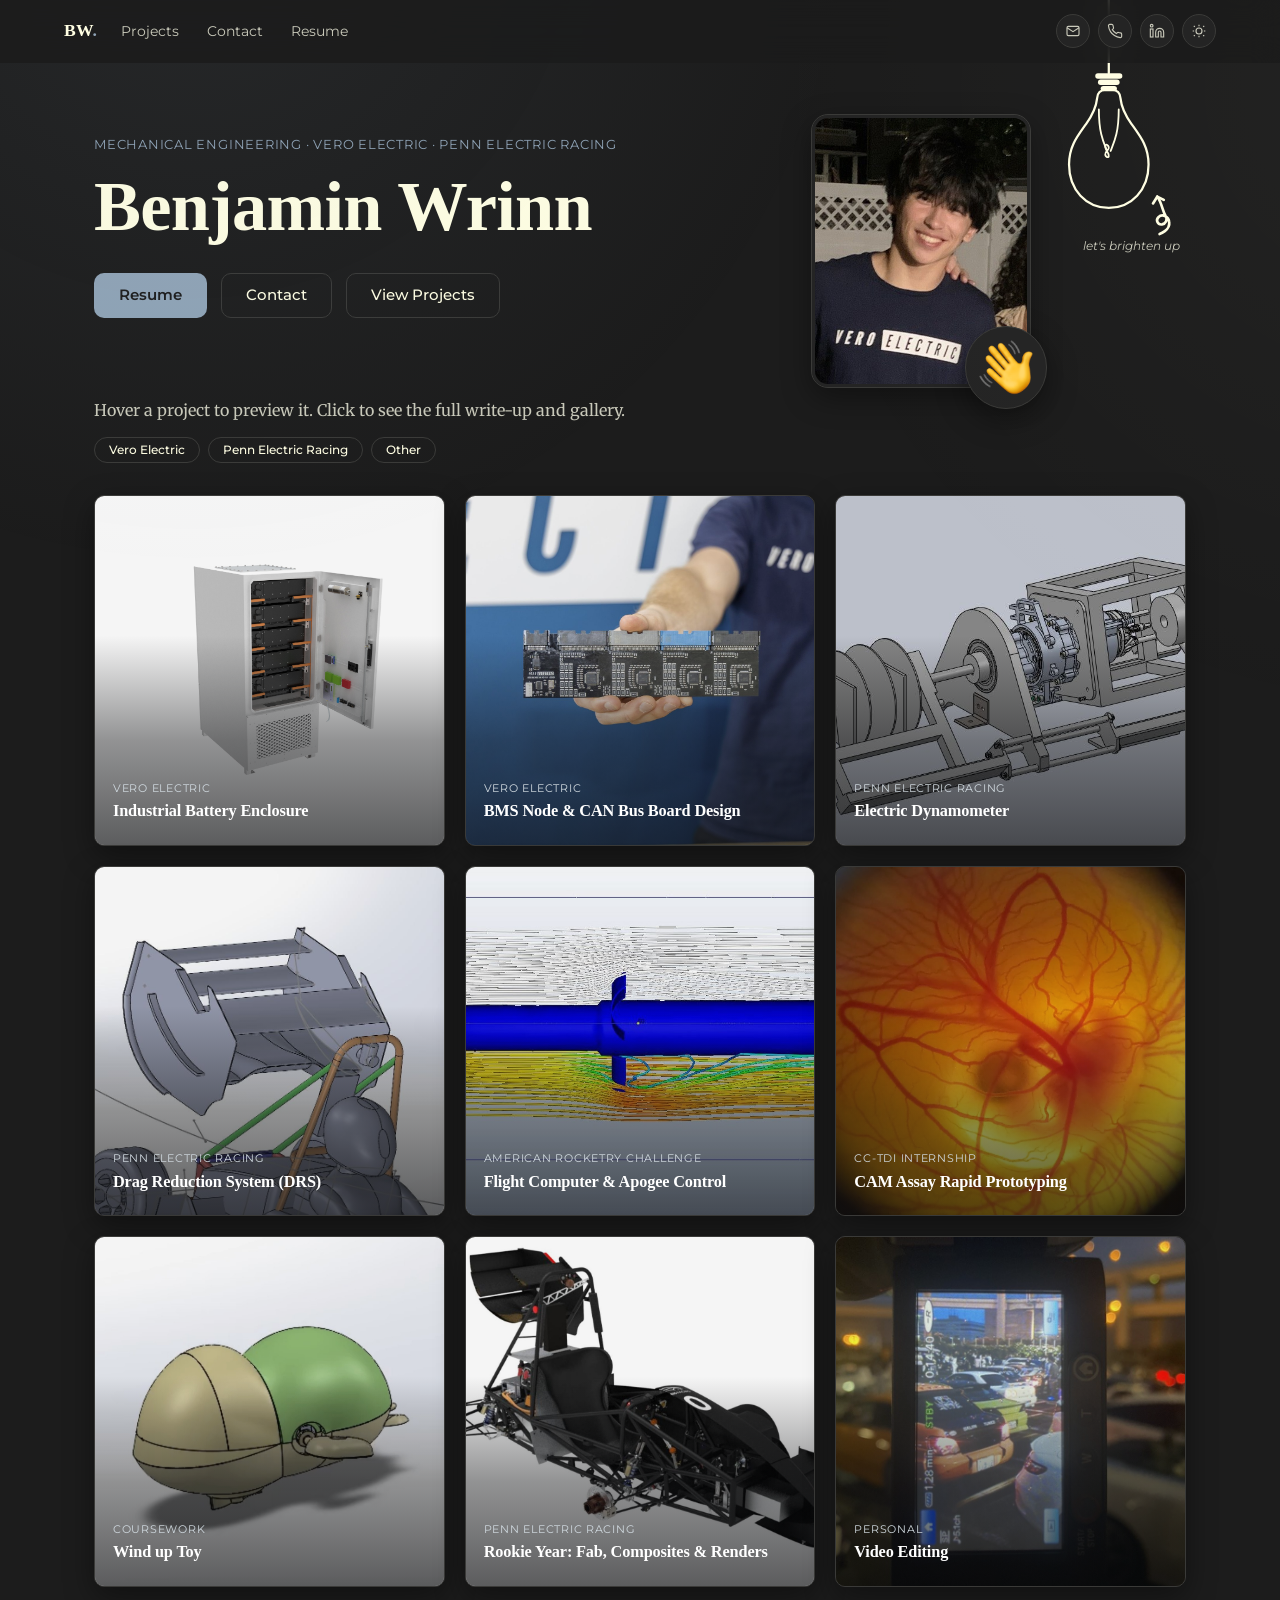
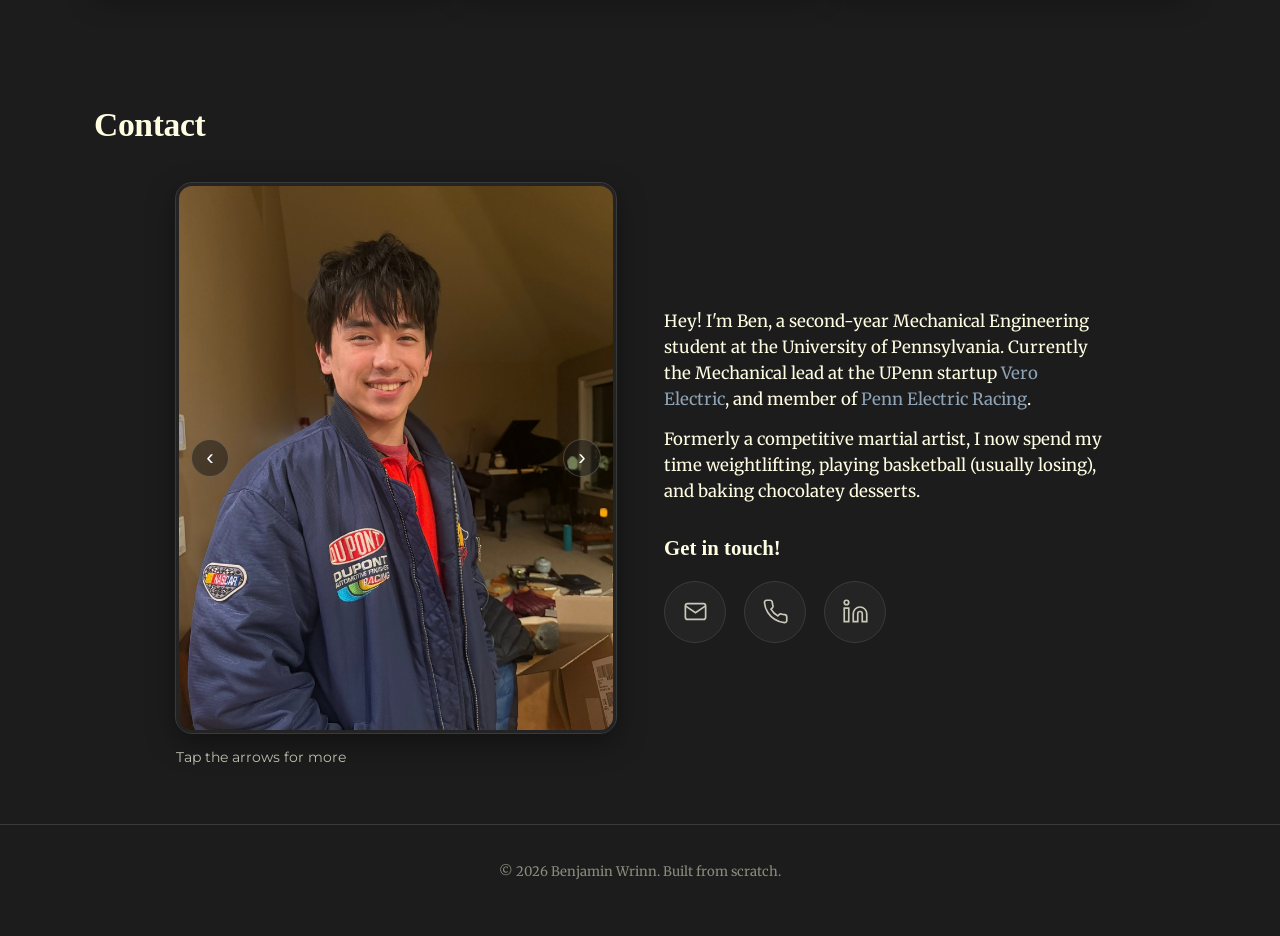
==== commit 227dd797: "Add files via upload" ====
--- a/index.html
+++ b/index.html
@@ -13,7 +13,7 @@
      below is the free stand-in for Proxima Nova until then; Merriweather is used
      as-is. -->
 <link href="https://fonts.googleapis.com/css2?family=Merriweather:ital,wght@0,400;0,700;1,400&family=Montserrat:wght@500;600;700&display=swap" rel="stylesheet">
-<link rel="stylesheet" href="style.css?v=21">
+<link rel="stylesheet" href="style.css?v=24">
 <link rel="icon" href="data:image/svg+xml,%3Csvg xmlns='http://www.w3.org/2000/svg' viewBox='0 0 100 100'%3E%3Crect width='100' height='100' rx='22' fill='%234A4A4A'/%3E%3Ctext x='50' y='66' font-family='Arial,sans-serif' font-size='46' font-weight='700' fill='%23F4F4F0' text-anchor='middle'%3EBW%3C/text%3E%3C/svg%3E">
 <meta name="color-scheme" content="light dark">
 <script src="assets/theme-init.js?v=2"></script>
@@ -251,6 +251,6 @@
 <script src="assets/lamp-toggle.js?v=3"></script>
 <script src="assets/lamp-hint.js"></script>
 <script src="assets/resume-download.js"></script>
-<script src="script.js?v=17"></script>
+<script src="script.js?v=19"></script>
 </body>
 </html>
--- a/style.css
+++ b/style.css
@@ -1026,12 +1026,3 @@
   .resume-modal__panel { width: 100vw; height: 100vh; border-radius: 0; }
   .resume-modal__embed { margin: 0 12px 12px; }
 }
-
-/* ==========================================================================
-   TEMPORARY SIMPLIFICATION — remove this block (only this block) to fully
-   restore the tile org labels and modal tag pills. Nothing here deletes
-   any data: each tile's `org` text and every project's `tags` array in
-   script.js are untouched — this just stops them from rendering for now.
-   ========================================================================== */
-.tile__org { display: none; }
-.modal__tags { display: none; }
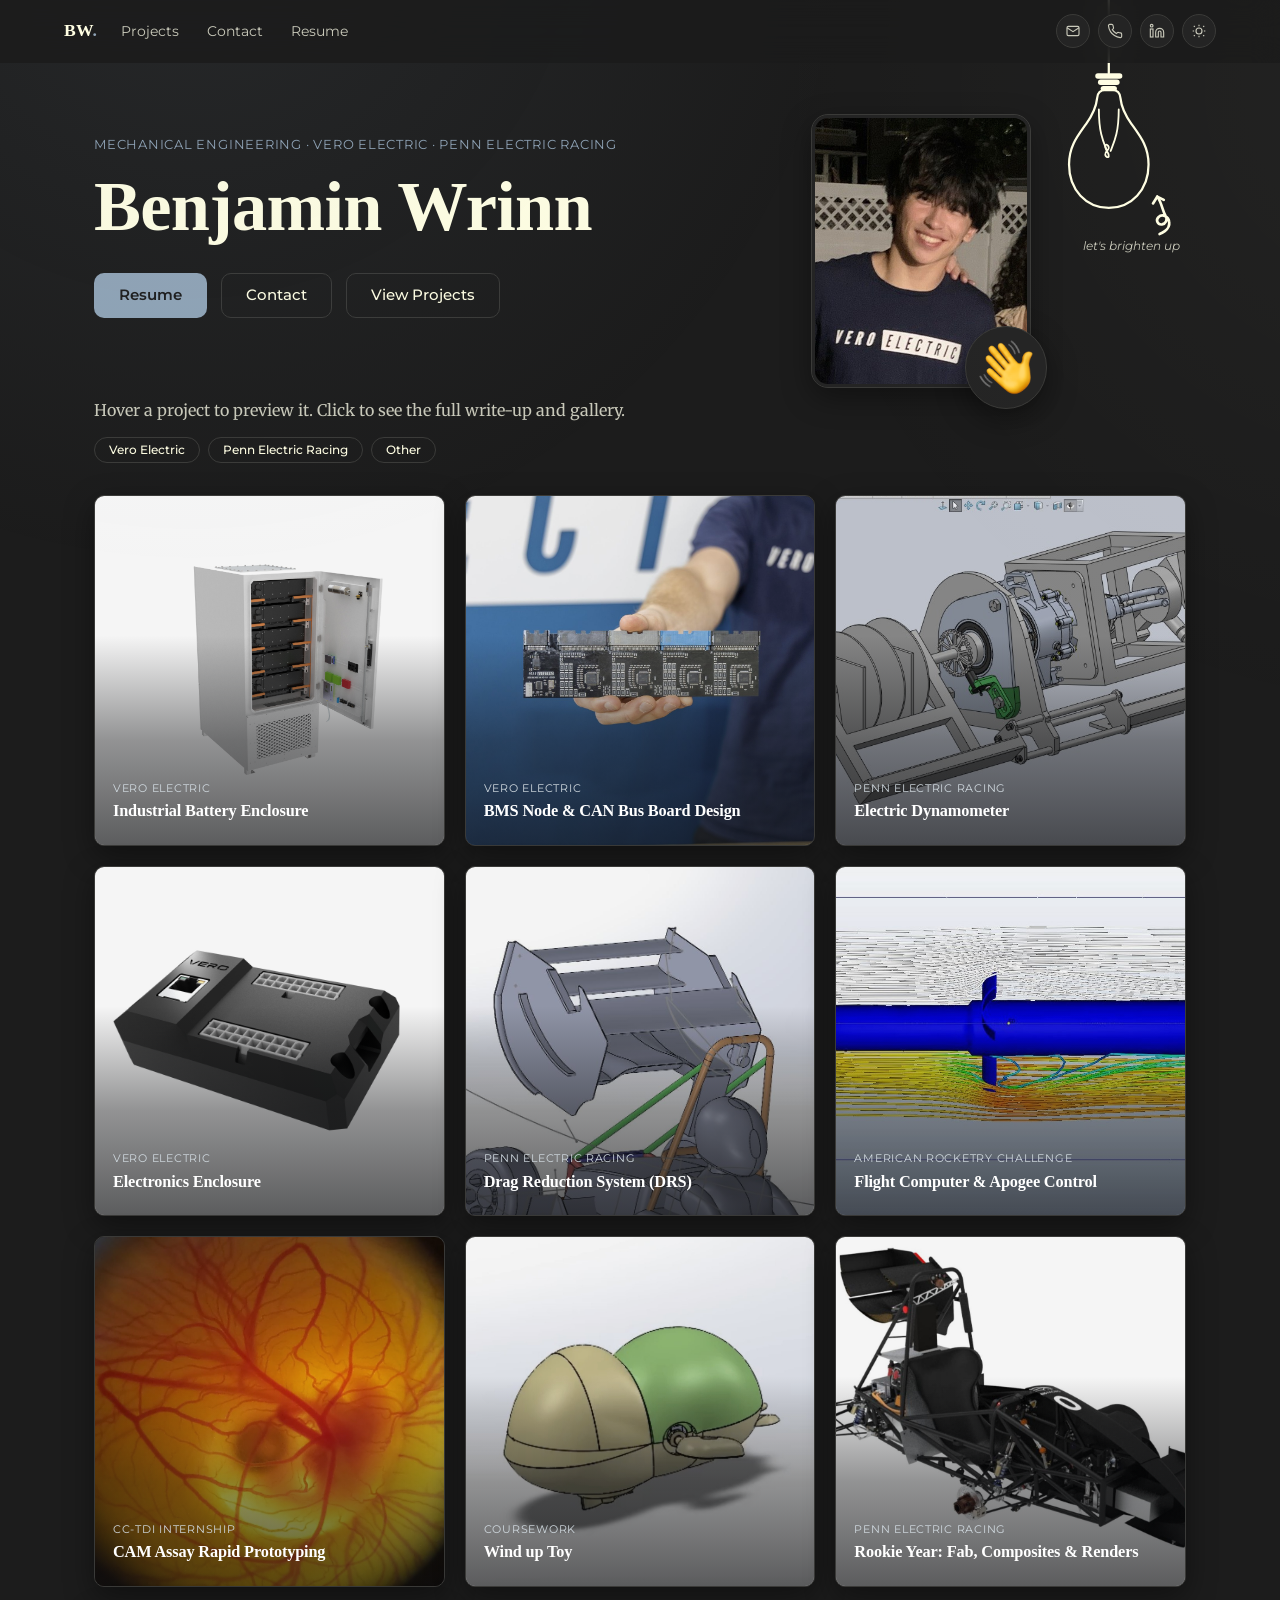
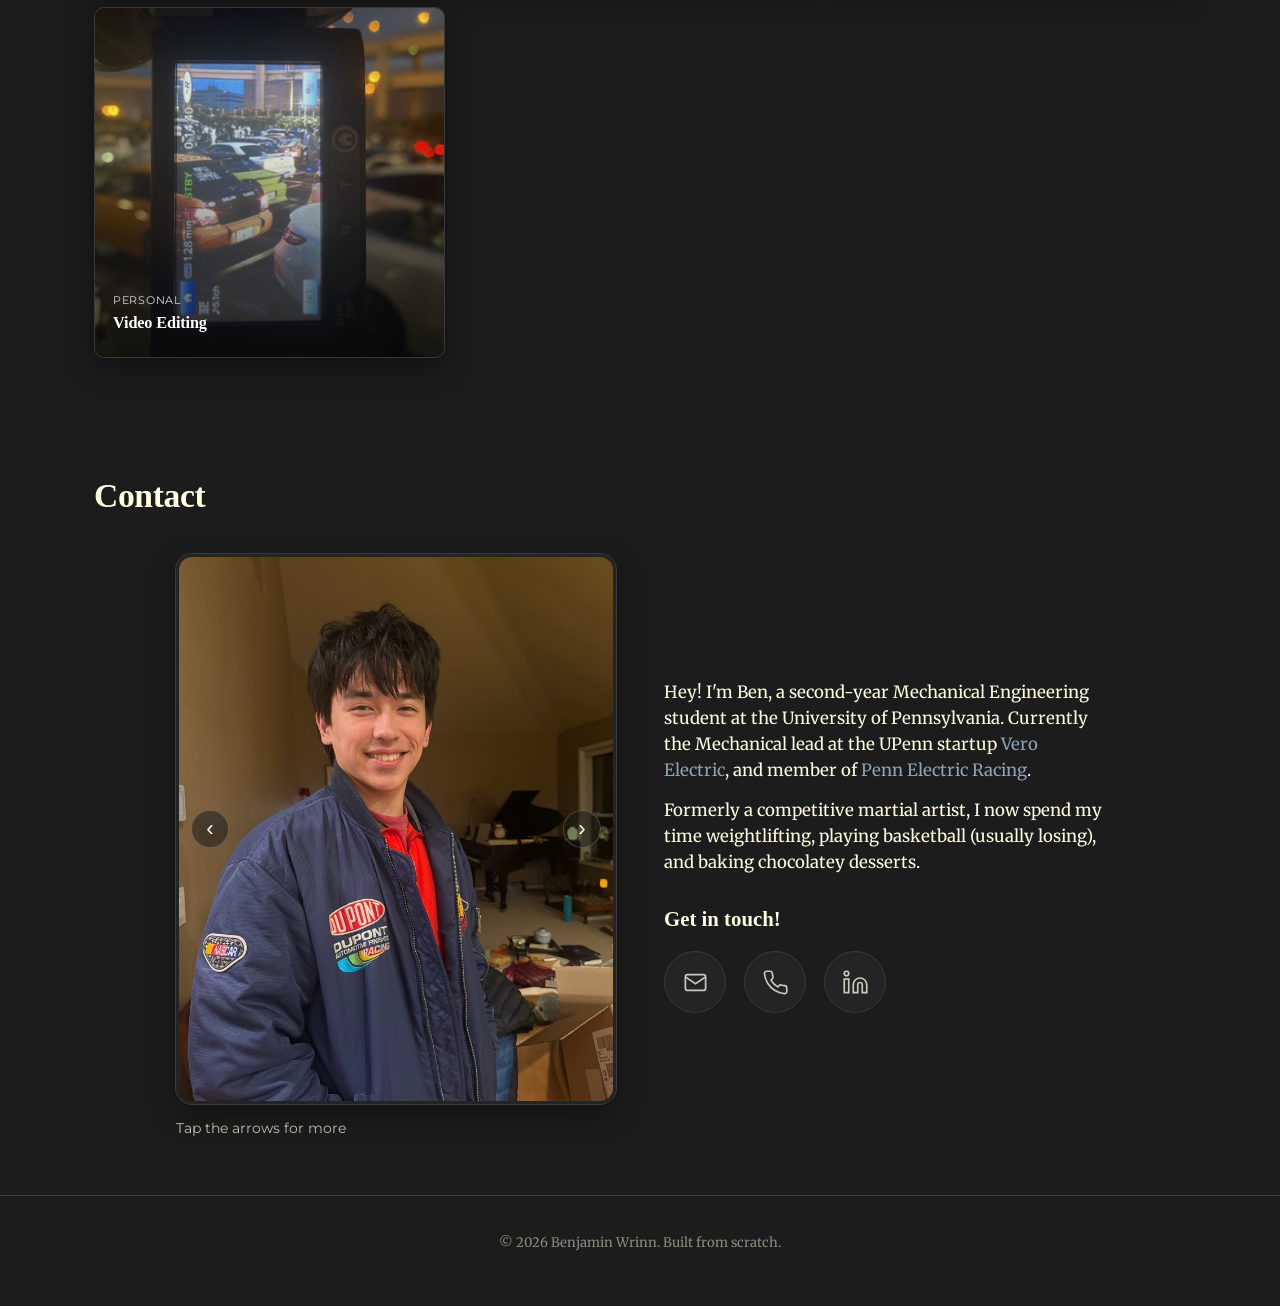
==== commit a17421ca: "enclose" ====
--- a/index.html
+++ b/index.html
@@ -222,15 +222,15 @@
     <div class="resume-modal__head">
       <h3 id="resumeModalTitle">Resume</h3>
       <div class="resume-modal__actions">
-        <a href="assets/resume.pdf?v=2" target="_blank" rel="noopener">Open in new tab &#8599;</a>
-        <a href="assets/resume.pdf?v=2" download="Benjamin-Wrinn-Resume.pdf" data-download-resume>Download &darr;</a>
+        <a href="assets/resume.pdf?v=3" target="_blank" rel="noopener">Open in new tab &#8599;</a>
+        <a href="assets/resume.pdf?v=3" download="Benjamin-Wrinn-Resume.pdf" data-download-resume>Download &darr;</a>
         <button type="button" class="icon-btn" data-download-resume title="Download resume PDF" aria-label="Download resume PDF">
           <svg viewBox="0 0 24 24" fill="none" stroke="currentColor" stroke-width="1.7"><path d="M12 3v12"/><path d="m7 10 5 5 5-5"/><path d="M5 21h14"/></svg>
         </button>
       </div>
     </div>
     <div class="resume-modal__embed">
-      <img src="assets/resume-preview.png?v=2" alt="Benjamin Wrinn's resume" class="resume-embed__img">
+      <img src="assets/resume-preview.png?v=3" alt="Benjamin Wrinn's resume" class="resume-embed__img">
     </div>
   </div>
 </div>
@@ -251,6 +251,6 @@
 <script src="assets/lamp-toggle.js?v=3"></script>
 <script src="assets/lamp-hint.js"></script>
 <script src="assets/resume-download.js"></script>
-<script src="script.js?v=19"></script>
+<script src="script.js?v=22"></script>
 </body>
 </html>
